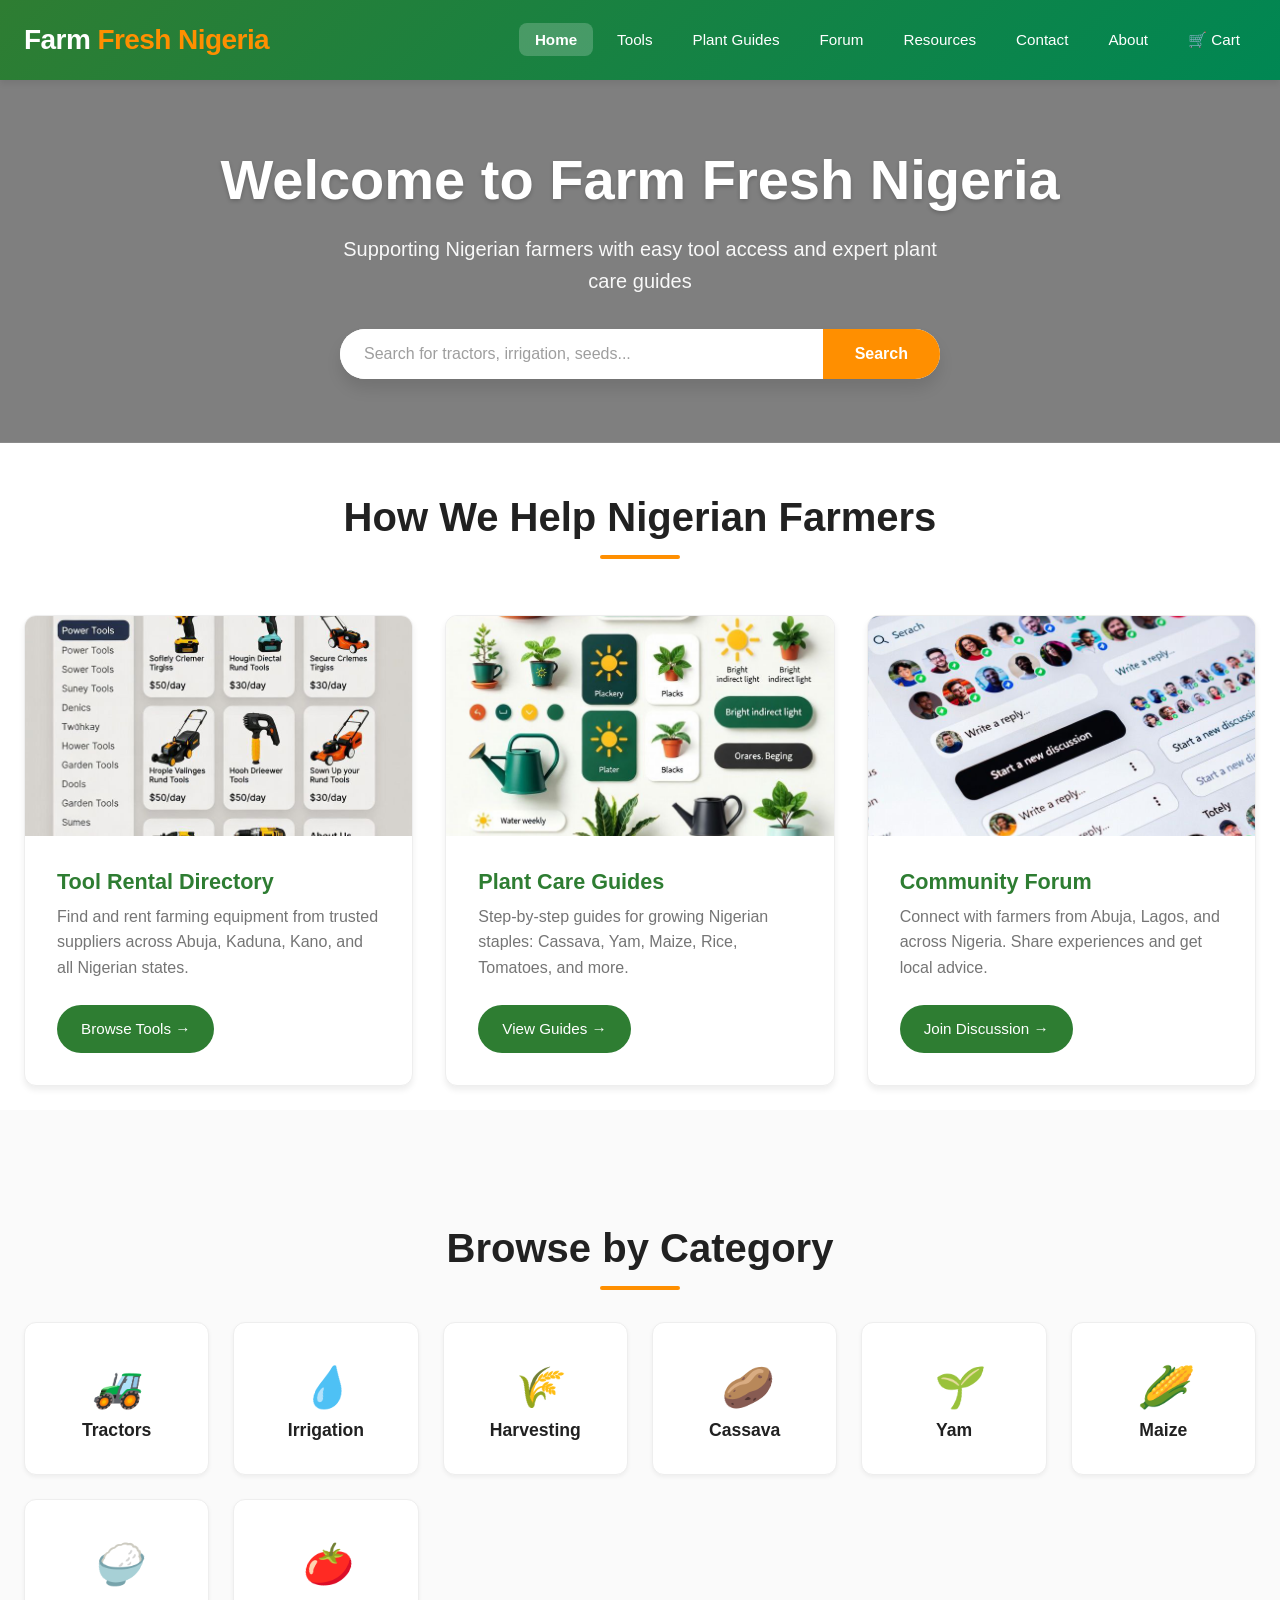
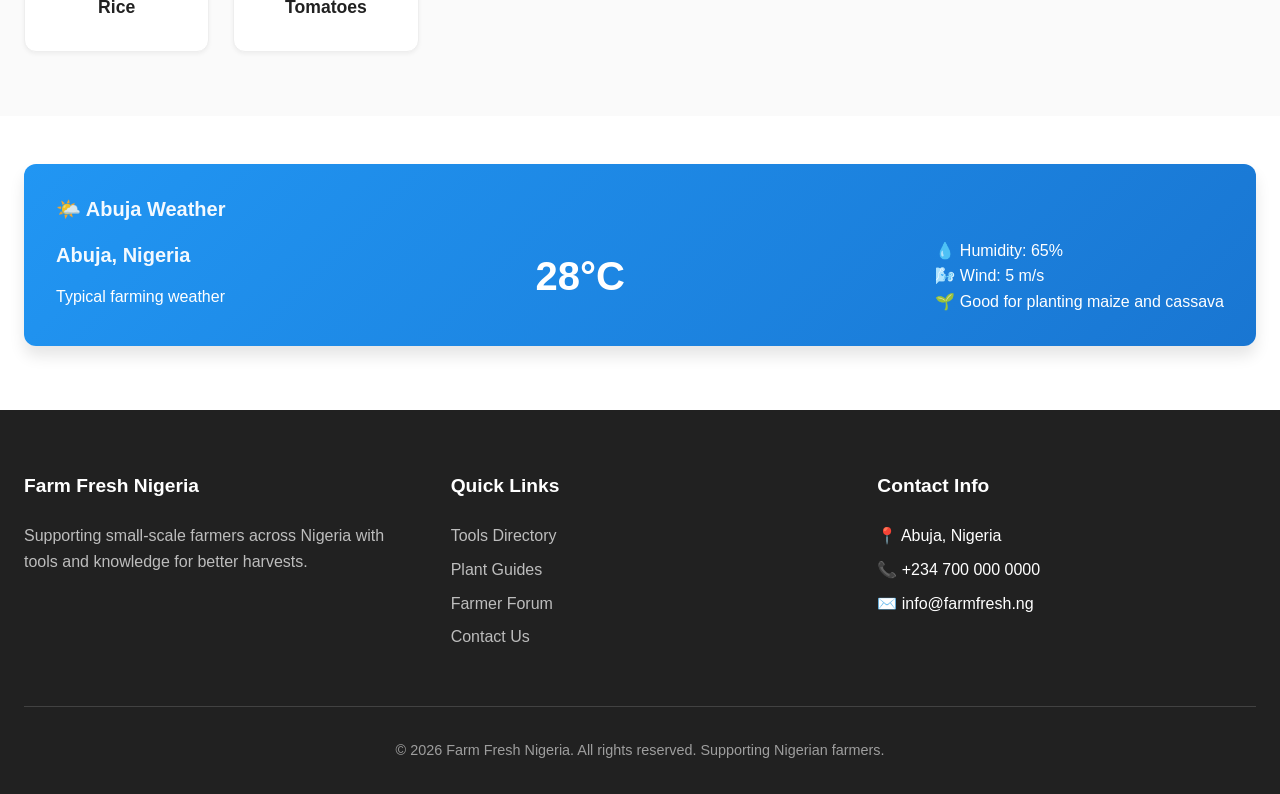
==== index.html @ 48a11d16 "Add full farm fresh project files" ====
<!DOCTYPE html>
<html lang="en">

<head>
    <meta charset="UTF-8">
    <meta name="viewport" content="width=device-width, initial-scale=1.0">
    <meta name="description"
        content="Farm Fresh Nigeria - Your one-stop platform for farming tools and expert plant care guides in Abuja and across Nigeria">
    <meta name="keywords"
        content="farming tools Nigeria, agriculture Abuja, plant care, farmers Nigeria, farm equipment">
    <title>Farm Fresh Nigeria - Home</title>
    <link rel="stylesheet" href="css/styles.css">
</head>

<body>
    <header>
        <div class="container">
            <a href="index.html" class="logo">Farm <span>Fresh Nigeria</span></a>
            <nav aria-label="Main navigation">
                <ul>
                    <li><a href="index.html" class="active" aria-current="page">Home</a></li>
                    <li><a href="tools.html">Tools</a></li>
                    <li><a href="guides.html">Plant Guides</a></li>
                    <li><a href="forum.html">Forum</a></li>
                    <li><a href="resources.html">Resources</a></li>
                    <li><a href="contact.html">Contact</a></li>
                    <li><a href="about.html">About</a></li>
                </ul>
            </nav>
        </div>
    </header>

    <main>
        <section class="hero">
            <div class="container">
                <h1>Welcome to Farm Fresh Nigeria</h1>
                <p>Supporting Nigerian farmers with easy tool access and expert plant care guides</p>
                <div class="search-box">
                    <label for="main-search" class="visually-hidden">Search for tools, seeds, guides</label>
                    <input type="text" id="main-search" placeholder="Search for tractors, irrigation, seeds...">
                    <button id="search-btn" aria-label="Search">Search</button>
                </div>
            </div>
        </section>

        <section class="features">
            <div class="container">
                <h2 class="section-title">How We Help Nigerian Farmers</h2>
                <div class="card-grid">
                    <div class="card">
                        <div class="card-image"
                            style="background-image: url('images/tool-rental.jpg');">
                        </div>
                        <div class="card-content">
                            <h3>Tool Rental Directory</h3>
                            <p>Find and rent farming equipment from trusted suppliers across Abuja, Kaduna, Kano, and
                                all Nigerian states.</p>
                            <a href="tools.html" class="btn">Browse Tools →</a>
                        </div>
                    </div>
                    <div class="card">
                        <div class="card-image"
                            style="background-image: url('images/plant-care.jpg');">
                        </div>
                        <div class="card-content">
                            <h3>Plant Care Guides</h3>
                            <p>Step-by-step guides for growing Nigerian staples: Cassava, Yam, Maize, Rice, Tomatoes,
                                and more.</p>
                            <a href="guides.html" class="btn">View Guides →</a>
                        </div>
                    </div>
                    <div class="card">
                        <div class="card-image"
                            style="background-image: url('images/community.jpg');">
                        </div>
                        <div class="card-content">
                            <h3>Community Forum</h3>
                            <p>Connect with farmers from Abuja, Lagos, and across Nigeria. Share experiences and get
                                local advice.</p>
                            <a href="forum.html" class="btn">Join Discussion →</a>
                        </div>
                    </div>
                </div>
            </div>
        </section>

        <section class="categories">
            <div class="container">
                <h2 class="section-title">Browse by Category</h2>
                <div class="category-grid">
                    <div class="category-item" role="link" tabindex="0"
                        onclick="window.location.href='tools.html?category=tractors'">
                        <i>🚜</i>
                        <h3>Tractors</h3>
                    </div>
                    <div class="category-item" role="link" tabindex="0"
                        onclick="window.location.href='tools.html?category=irrigation'">
                        <i>💧</i>
                        <h3>Irrigation</h3>
                    </div>
                    <div class="category-item" role="link" tabindex="0"
                        onclick="window.location.href='tools.html?category=harvesting'">
                        <i>🌾</i>
                        <h3>Harvesting</h3>
                    </div>
                    <div class="category-item" role="link" tabindex="0"
                        onclick="window.location.href='guides.html?crop=cassava'">
                        <i>🥔</i>
                        <h3>Cassava</h3>
                    </div>
                    <div class="category-item" role="link" tabindex="0"
                        onclick="window.location.href='guides.html?crop=yam'">
                        <i>🌱</i>
                        <h3>Yam</h3>
                    </div>
                    <div class="category-item" role="link" tabindex="0"
                        onclick="window.location.href='guides.html?crop=maize'">
                        <i>🌽</i>
                        <h3>Maize</h3>
                    </div>
                    <div class="category-item" role="link" tabindex="0"
                        onclick="window.location.href='guides.html?crop=rice'">
                        <i>🍚</i>
                        <h3>Rice</h3>
                    </div>
                    <div class="category-item" role="link" tabindex="0"
                        onclick="window.location.href='guides.html?crop=tomatoes'">
                        <i>🍅</i>
                        <h3>Tomatoes</h3>
                    </div>
                </div>
            </div>
        </section>

        <section class="weather-section">
            <div class="container">
                <div class="weather-widget" id="weather-widget">
                    <h3>🌤️ Abuja Weather</h3>
                    <div id="weather-info" aria-live="polite">Loading weather...</div>
                </div>
            </div>
        </section>
    </main>

    <footer>
        <div class="container">
            <div class="footer-content">
                <div class="footer-section">
                    <h4>Farm Fresh Nigeria</h4>
                    <p>Supporting small-scale farmers across Nigeria with tools and knowledge for better harvests.</p>
                </div>
                <div class="footer-section">
                    <h4>Quick Links</h4>
                    <ul>
                        <li><a href="tools.html">Tools Directory</a></li>
                        <li><a href="guides.html">Plant Guides</a></li>
                        <li><a href="forum.html">Farmer Forum</a></li>
                        <li><a href="contact.html">Contact Us</a></li>
                    </ul>
                </div>
                <div class="footer-section">
                    <h4>Contact Info</h4>
                    <ul>
                        <li>📍 Abuja, Nigeria</li>
                        <li>📞 +234 700 000 0000</li>
                        <li>✉️ info@farmfresh.ng</li>
                    </ul>
                </div>
            </div>
            <div class="footer-bottom">
                <p>&copy; 2026 Farm Fresh Nigeria. All rights reserved. Supporting Nigerian farmers.</p>
            </div>
        </div>
    </footer>

    <script src="js/main.js"></script>
</body>

</html>
---- css/styles.css ----
/* ===== RESET & BASE ===== */
* {
  margin: 0;
  padding: 0;
  box-sizing: border-box;
}

:root {
  /* Nigerian-inspired color palette */
  --primary-green: #2E7D32;
  --primary-green-light: #4CAF50;
  --primary-green-dark: #1B5E20;
  --accent-orange: #FF8F00;
  --accent-orange-dark: #F57C00;
  --nigerian-green: #008753;
  --nigerian-white: #FFFFFF;
  --earth-brown: #8B5A2B;

  /* Grayscale */
  --gray-50: #FAFAFA;
  --gray-100: #F5F5F5;
  --gray-200: #EEEEEE;
  --gray-300: #E0E0E0;
  --gray-400: #BDBDBD;
  --gray-500: #9E9E9E;
  --gray-600: #757575;
  --gray-700: #616161;
  --gray-800: #424242;
  --gray-900: #212121;
  --white: #FFFFFF;

  /* Shadows */
  --shadow-sm: 0 2px 4px rgba(0, 0, 0, 0.05);
  --shadow-md: 0 4px 6px rgba(0, 0, 0, 0.07);
  --shadow-lg: 0 10px 15px rgba(0, 0, 0, 0.1);
  --shadow-hover: 0 20px 25px rgba(0, 0, 0, 0.15);

  /* Spacing */
  --space-xs: 0.5rem;
  --space-sm: 1rem;
  --space-md: 1.5rem;
  --space-lg: 2rem;
  --space-xl: 3rem;
  --space-2xl: 4rem;

  /* Border radius */
  --radius-sm: 4px;
  --radius-md: 8px;
  --radius-lg: 12px;
  --radius-full: 9999px;

  /* Transitions */
  --transition-fast: 150ms ease;
  --transition-base: 250ms ease;
  --transition-slow: 350ms ease;
}

body {
  font-family: 'Inter', -apple-system, BlinkMacSystemFont, 'Segoe UI', Roboto, sans-serif;
  line-height: 1.6;
  color: var(--gray-900);
  background-color: var(--white);
  -webkit-font-smoothing: antialiased;
  -moz-osx-font-smoothing: grayscale;
}

.container {
  max-width: 1280px;
  margin: 0 auto;
  padding: 0 var(--space-md);
}

/* ===== TYPOGRAPHY ===== */
h1,
h2,
h3,
h4,
h5,
h6 {
  font-weight: 600;
  line-height: 1.3;
  color: var(--gray-900);
}

h1 {
  font-size: clamp(2rem, 5vw, 3.5rem);
}

h2 {
  font-size: clamp(1.75rem, 4vw, 2.5rem);
}

h3 {
  font-size: clamp(1.25rem, 3vw, 1.5rem);
}

h4 {
  font-size: 1.25rem;
}

/* ===== HEADER & NAVIGATION ===== */
header {
  background: linear-gradient(135deg, var(--primary-green), var(--nigerian-green));
  position: sticky;
  top: 0;
  z-index: 50;
  box-shadow: var(--shadow-md);
}

header .container {
  display: flex;
  justify-content: space-between;
  align-items: center;
  height: 80px;
}

.logo {
  font-size: 1.75rem;
  font-weight: 700;
  text-decoration: none;
  color: var(--white);
  letter-spacing: -0.02em;
}

.logo:hover {
  opacity: 0.9;
}

.logo span {
  color: var(--accent-orange);
}

nav ul {
  display: flex;
  list-style: none;
  gap: var(--space-xs);
}

nav a {
  color: var(--white);
  text-decoration: none;
  font-weight: 500;
  padding: var(--space-xs) var(--space-sm);
  border-radius: var(--radius-md);
  transition: all var(--transition-fast);
  font-size: 0.95rem;
}

nav a:hover {
  background-color: rgba(255, 255, 255, 0.15);
}

nav a.active {
  background-color: rgba(255, 255, 255, 0.2);
  font-weight: 600;
}

/* ===== HERO SECTION ===== */
.hero {
  background: linear-gradient(rgba(0, 0, 0, 0.5), rgba(0, 0, 0, 0.5)), url('https://images.unsplash.com/photo-1523348837708-15d4a09cfac2?w=1200');
  background-size: cover;
  background-position: center;
  color: var(--white);
  text-align: center;
  padding: var(--space-2xl) 0;
}

.hero h1 {
  color: var(--white);
  margin-bottom: var(--space-sm);
  font-weight: 700;
  text-shadow: 0 2px 4px rgba(0, 0, 0, 0.2);
}

.hero p {
  font-size: 1.25rem;
  margin-bottom: var(--space-lg);
  opacity: 0.95;
  max-width: 600px;
  margin-left: auto;
  margin-right: auto;
}

.search-box {
  max-width: 600px;
  margin: 0 auto;
  display: flex;
  background: var(--white);
  border-radius: var(--radius-full);
  overflow: hidden;
  box-shadow: var(--shadow-lg);
}

.search-box input {
  flex: 1;
  padding: 1rem 1.5rem;
  border: none;
  font-size: 1rem;
  outline: none;
}

.search-box input::placeholder {
  color: var(--gray-500);
}

.search-box button {
  padding: 1rem 2rem;
  background: var(--accent-orange);
  color: var(--white);
  border: none;
  cursor: pointer;
  font-size: 1rem;
  font-weight: 600;
  transition: background-color var(--transition-fast);
  white-space: nowrap;
}

.search-box button:hover {
  background-color: var(--accent-orange-dark);
}

/* ===== SECTION TITLES ===== */
.section-title {
  text-align: center;
  color: var(--gray-900);
  margin: var(--space-xl) 0 var(--space-lg);
  position: relative;
  padding-bottom: var(--space-sm);
}

.section-title::after {
  content: '';
  position: absolute;
  bottom: 0;
  left: 50%;
  transform: translateX(-50%);
  width: 80px;
  height: 4px;
  background: var(--accent-orange);
  border-radius: var(--radius-full);
}

/* ===== CARD GRID ===== */
.card-grid {
  display: grid;
  grid-template-columns: repeat(auto-fit, minmax(300px, 1fr));
  gap: var(--space-lg);
  padding: var(--space-md) 0;
}

.card {
  background: var(--white);
  border-radius: var(--radius-lg);
  overflow: hidden;
  box-shadow: var(--shadow-md);
  transition: all var(--transition-base);
  border: 1px solid var(--gray-200);
}

.card:hover {
  transform: translateY(-4px);
  box-shadow: var(--shadow-hover);
  border-color: var(--primary-green-light);
}

.card-image {
  height: 220px;
  background-size: cover;
  background-position: center;
  transition: transform var(--transition-slow);
}

.card:hover .card-image {
  transform: scale(1.05);
}

.card-content {
  padding: var(--space-lg);
}

.card h3 {
  color: var(--primary-green);
  margin-bottom: var(--space-xs);
  font-size: 1.35rem;
}

.card p {
  color: var(--gray-600);
  margin-bottom: var(--space-md);
  line-height: 1.6;
}

/* ===== BUTTONS ===== */
.btn {
  display: inline-flex;
  align-items: center;
  justify-content: center;
  padding: 0.75rem 1.5rem;
  background: var(--primary-green);
  color: var(--white);
  text-decoration: none;
  border-radius: var(--radius-full);
  transition: all var(--transition-fast);
  border: none;
  cursor: pointer;
  font-size: 0.95rem;
  font-weight: 500;
  gap: var(--space-xs);
}

.btn:hover {
  background: var(--primary-green-dark);
  transform: translateY(-2px);
  box-shadow: var(--shadow-md);
}

.btn:active {
  transform: translateY(0);
}

.btn-orange {
  background: var(--accent-orange);
}

.btn-orange:hover {
  background: var(--accent-orange-dark);
}

/* ===== CATEGORIES SECTION ===== */
.categories {
  background: var(--gray-50);
  padding: var(--space-2xl) 0;
}

.category-grid {
  display: grid;
  grid-template-columns: repeat(auto-fit, minmax(160px, 1fr));
  gap: var(--space-md);
  margin-top: var(--space-lg);
}

.category-item {
  text-align: center;
  padding: var(--space-lg);
  background: var(--white);
  border-radius: var(--radius-lg);
  transition: all var(--transition-base);
  cursor: pointer;
  border: 1px solid var(--gray-200);
  box-shadow: var(--shadow-sm);
}

.category-item:hover {
  background: var(--primary-green);
  color: var(--white);
  transform: translateY(-4px);
  box-shadow: var(--shadow-lg);
  border-color: var(--primary-green);
}

.category-item i {
  font-size: 2.5rem;
  margin-bottom: var(--space-sm);
  color: var(--accent-orange);
  transition: color var(--transition-fast);
}

.category-item:hover i {
  color: var(--white);
}

.category-item h3 {
  font-size: 1.1rem;
  margin: 0;
  transition: color var(--transition-fast);
}

.category-item:hover h3 {
  color: var(--white);
}

/* ===== TOOLS PAGE ===== */
.tools-header {
  background: linear-gradient(135deg, var(--primary-green-light), var(--nigerian-green));
  color: var(--white);
  padding: var(--space-2xl) 0;
  text-align: center;
}

.tools-header h1 {
  color: var(--white);
  margin-bottom: var(--space-xs);
}

.filter-section {
  background: var(--white);
  padding: var(--space-lg) 0;
  box-shadow: var(--shadow-sm);
  margin-bottom: var(--space-lg);
  border-bottom: 1px solid var(--gray-200);
}

.filter-form {
  display: flex;
  gap: var(--space-sm);
  flex-wrap: wrap;
  justify-content: center;
}

.filter-form input,
.filter-form select {
  padding: 0.75rem 1rem;
  border: 1px solid var(--gray-300);
  border-radius: var(--radius-md);
  font-size: 0.95rem;
  min-width: 200px;
  background-color: var(--white);
  transition: all var(--transition-fast);
}

.filter-form input:hover,
.filter-form select:hover {
  border-color: var(--gray-400);
}

.filter-form input:focus,
.filter-form select:focus {
  outline: none;
  border-color: var(--primary-green);
  box-shadow: 0 0 0 3px rgba(46, 125, 50, 0.1);
}

.tools-grid {
  display: grid;
  grid-template-columns: repeat(auto-fill, minmax(320px, 1fr));
  gap: var(--space-lg);
  padding: var(--space-lg) 0;
}

.tool-card {
  background: var(--white);
  border-radius: var(--radius-lg);
  overflow: hidden;
  box-shadow: var(--shadow-md);
  transition: all var(--transition-base);
  border: 1px solid var(--gray-200);
}

.tool-card:hover {
  transform: translateY(-4px);
  box-shadow: var(--shadow-hover);
  border-color: var(--primary-green-light);
}

.tool-image {
  height: 220px;
  background-size: cover;
  background-position: center;
  position: relative;
}

.tool-category {
  position: absolute;
  top: var(--space-sm);
  right: var(--space-sm);
  background: var(--accent-orange);
  color: var(--white);
  padding: 0.25rem 0.75rem;
  border-radius: var(--radius-full);
  font-size: 0.8rem;
  font-weight: 600;
  letter-spacing: 0.5px;
}

.tool-details {
  padding: var(--space-lg);
}

.tool-details h3 {
  color: var(--primary-green);
  margin-bottom: var(--space-xs);
  font-size: 1.35rem;
}

.tool-price {
  font-size: 1.75rem;
  color: var(--accent-orange);
  font-weight: 700;
  margin: var(--space-sm) 0;
}

.tool-supplier {
  display: flex;
  align-items: center;
  gap: var(--space-sm);
  color: var(--gray-600);
  margin-bottom: var(--space-md);
  font-size: 0.95rem;
}

.favorite-btn {
  background: none;
  border: 2px solid var(--primary-green-light);
  color: var(--primary-green);
  padding: 0.75rem;
  border-radius: var(--radius-full);
  cursor: pointer;
  transition: all var(--transition-fast);
  width: 100%;
  font-weight: 600;
  font-size: 0.95rem;
}

.favorite-btn:hover,
.favorite-btn.active {
  background: var(--primary-green);
  border-color: var(--primary-green);
  color: var(--white);
}

/* ===== GUIDES PAGE ===== */
.guide-section {
  background: var(--white);
  border-radius: var(--radius-lg);
  margin-bottom: var(--space-lg);
  overflow: hidden;
  box-shadow: var(--shadow-md);
  border: 1px solid var(--gray-200);
}

.guide-header {
  background: var(--primary-green-light);
  color: var(--white);
  padding: var(--space-md) var(--space-lg);
  cursor: pointer;
  display: flex;
  justify-content: space-between;
  align-items: center;
  transition: background-color var(--transition-fast);
}

.guide-header:hover {
  background: var(--primary-green);
}

.guide-header h2 {
  color: var(--white);
  margin: 0;
  font-size: 1.25rem;
  font-weight: 600;
}

.guide-header .arrow {
  font-size: 1.25rem;
  transition: transform var(--transition-base);
}

.guide-header.active .arrow {
  transform: rotate(90deg);
}

.guide-content {
  max-height: 0;
  overflow: hidden;
  transition: max-height var(--transition-slow);
  background: var(--gray-50);
}

.guide-content.show {
  max-height: 2000px;
}

.guide-body {
  padding: var(--space-xl);
}

.guide-step {
  display: flex;
  gap: var(--space-lg);
  margin-bottom: var(--space-lg);
  padding: var(--space-lg);
  background: var(--white);
  border-radius: var(--radius-lg);
  box-shadow: var(--shadow-sm);
  border: 1px solid var(--gray-200);
}

.guide-step:last-child {
  margin-bottom: 0;
}

.step-number {
  width: 48px;
  height: 48px;
  background: var(--accent-orange);
  color: var(--white);
  border-radius: 50%;
  display: flex;
  align-items: center;
  justify-content: center;
  font-weight: 700;
  font-size: 1.25rem;
  flex-shrink: 0;
}

/* ===== FORUM PAGE ===== */
.forum-container {
  display: grid;
  grid-template-columns: 1fr 320px;
  gap: var(--space-lg);
  padding: var(--space-xl) 0;
}

.new-post-form {
  background: var(--white);
  padding: var(--space-xl);
  border-radius: var(--radius-lg);
  margin-bottom: var(--space-lg);
  box-shadow: var(--shadow-md);
  border: 1px solid var(--gray-200);
}

.form-group {
  margin-bottom: var(--space-lg);
}

.form-group label {
  display: block;
  margin-bottom: var(--space-xs);
  font-weight: 600;
  color: var(--gray-700);
  font-size: 0.95rem;
}

.form-group input,
.form-group textarea,
.form-group select {
  width: 100%;
  padding: 0.75rem 1rem;
  border: 1px solid var(--gray-300);
  border-radius: var(--radius-md);
  font-family: inherit;
  font-size: 0.95rem;
  transition: all var(--transition-fast);
}

.form-group input:focus,
.form-group textarea:focus,
.form-group select:focus {
  outline: none;
  border-color: var(--primary-green);
  box-shadow: 0 0 0 3px rgba(46, 125, 50, 0.1);
}

.form-group textarea {
  min-height: 120px;
  resize: vertical;
}

.post-card {
  background: var(--white);
  padding: var(--space-lg);
  border-radius: var(--radius-lg);
  margin-bottom: var(--space-lg);
  box-shadow: var(--shadow-md);
  border: 1px solid var(--gray-200);
}

.post-header {
  display: flex;
  justify-content: space-between;
  align-items: center;
  margin-bottom: var(--space-sm);
  padding-bottom: var(--space-sm);
  border-bottom: 2px solid var(--gray-200);
}

.post-author {
  font-weight: 600;
  color: var(--primary-green);
}

.post-date {
  color: var(--gray-500);
  font-size: 0.9rem;
}

.post-title {
  color: var(--gray-900);
  margin-bottom: var(--space-sm);
  font-size: 1.35rem;
  font-weight: 600;
}

.comment-section {
  margin-top: var(--space-lg);
  padding-top: var(--space-lg);
  border-top: 1px solid var(--gray-200);
}

.comment {
  background: var(--gray-50);
  padding: var(--space-md);
  border-radius: var(--radius-md);
  margin-bottom: var(--space-sm);
  border: 1px solid var(--gray-200);
}

.sidebar-widget {
  background: var(--white);
  padding: var(--space-lg);
  border-radius: var(--radius-lg);
  margin-bottom: var(--space-lg);
  box-shadow: var(--shadow-md);
  border: 1px solid var(--gray-200);
}

.sidebar-widget h3 {
  color: var(--gray-900);
  margin-bottom: var(--space-md);
  padding-bottom: var(--space-sm);
  border-bottom: 2px solid var(--primary-green-light);
  font-size: 1.2rem;
}

/* ===== RESOURCES PAGE ===== */
.resource-category {
  background: var(--white);
  border-radius: var(--radius-lg);
  padding: var(--space-xl);
  margin-bottom: var(--space-xl);
  box-shadow: var(--shadow-md);
  border: 1px solid var(--gray-200);
}

.resource-list {
  list-style: none;
}

.resource-item {
  display: flex;
  align-items: center;
  gap: var(--space-md);
  padding: var(--space-md);
  border-bottom: 1px solid var(--gray-200);
  transition: background-color var(--transition-fast);
}

.resource-item:last-child {
  border-bottom: none;
}

.resource-item:hover {
  background-color: var(--gray-50);
}

.resource-item i {
  color: var(--accent-orange);
  font-size: 1.5rem;
  width: 32px;
  text-align: center;
}

.resource-info {
  flex: 1;
}

.resource-info h4 {
  color: var(--gray-900);
  margin-bottom: 0.25rem;
  font-size: 1.1rem;
}

.resource-info p {
  color: var(--gray-600);
  font-size: 0.9rem;
}

.download-btn {
  padding: 0.5rem 1rem;
  background: var(--primary-green-light);
  color: var(--white);
  text-decoration: none;
  border-radius: var(--radius-full);
  font-size: 0.9rem;
  transition: all var(--transition-fast);
  white-space: nowrap;
}

.download-btn:hover {
  background: var(--primary-green);
  transform: translateY(-2px);
}

/* ===== CONTACT PAGE ===== */
.contact-container {
  display: grid;
  grid-template-columns: 1fr 1fr;
  gap: var(--space-xl);
  padding: var(--space-xl) 0;
}

.contact-info {
  background: linear-gradient(135deg, var(--primary-green-light), var(--nigerian-green));
  color: var(--white);
  padding: var(--space-xl);
  border-radius: var(--radius-lg);
  box-shadow: var(--shadow-lg);
}

.contact-info h3 {
  color: var(--white);
  margin-bottom: var(--space-lg);
  font-size: 1.8rem;
}

.contact-detail {
  display: flex;
  align-items: center;
  gap: var(--space-md);
  margin-bottom: var(--space-lg);
  padding: var(--space-sm);
  border-radius: var(--radius-md);
  background: rgba(255, 255, 255, 0.1);
}

.contact-detail i {
  font-size: 1.5rem;
  color: var(--accent-orange);
  width: 32px;
  text-align: center;
}

.contact-form {
  background: var(--white);
  padding: var(--space-xl);
  border-radius: var(--radius-lg);
  box-shadow: var(--shadow-md);
  border: 1px solid var(--gray-200);
}

.contact-form h3 {
  color: var(--gray-900);
  margin-bottom: var(--space-lg);
  font-size: 1.8rem;
}

/* ===== WEATHER WIDGET ===== */
.weather-widget {
  background: linear-gradient(135deg, #2196F3, #1976D2);
  color: var(--white);
  padding: var(--space-lg);
  border-radius: var(--radius-lg);
  margin: var(--space-xl) 0;
  box-shadow: var(--shadow-lg);
}

.weather-widget h3 {
  color: var(--white);
  margin-bottom: var(--space-sm);
  font-size: 1.25rem;
  opacity: 0.95;
}

.weather-info {
  display: flex;
  align-items: center;
  justify-content: space-between;
  flex-wrap: wrap;
  gap: var(--space-md);
}

.weather-temp {
  font-size: 2.5rem;
  font-weight: 700;
  line-height: 1;
}

/* ===== FOOTER ===== */
footer {
  background: var(--gray-900);
  color: var(--white);
  padding: var(--space-2xl) 0 var(--space-lg);
  margin-top: var(--space-2xl);
}

.footer-content {
  display: grid;
  grid-template-columns: repeat(auto-fit, minmax(250px, 1fr));
  gap: var(--space-xl);
  margin-bottom: var(--space-xl);
}

.footer-section h4 {
  color: var(--white);
  margin-bottom: var(--space-md);
  font-size: 1.2rem;
  font-weight: 600;
}

.footer-section p {
  color: var(--gray-400);
  line-height: 1.6;
}

.footer-section ul {
  list-style: none;
}

.footer-section li {
  margin-bottom: var(--space-xs);
}

.footer-section a {
  color: var(--gray-400);
  text-decoration: none;
  transition: all var(--transition-fast);
  display: inline-block;
}

.footer-section a:hover {
  color: var(--white);
  transform: translateX(4px);
}

.footer-bottom {
  text-align: center;
  padding-top: var(--space-lg);
  border-top: 1px solid var(--gray-800);
  color: var(--gray-500);
  font-size: 0.9rem;
}

/* ===== ANIMATIONS ===== */
@keyframes fadeInUp {
  from {
    opacity: 0;
    transform: translateY(20px);
  }

  to {
    opacity: 1;
    transform: translateY(0);
  }
}

.hero>* {
  animation: fadeInUp 0.6s ease forwards;
}

/* ===== RESPONSIVE DESIGN ===== */
@media (max-width: 1024px) {
  .container {
    max-width: 960px;
  }

  .forum-container {
    grid-template-columns: 1fr;
  }
}

@media (max-width: 768px) {
  :root {
    --space-xl: 2rem;
    --space-2xl: 3rem;
  }

  header .container {
    flex-direction: column;
    height: auto;
    padding: var(--space-sm);
  }

  nav ul {
    flex-wrap: wrap;
    justify-content: center;
    gap: var(--space-xs);
  }

  nav a {
    padding: 0.5rem 0.75rem;
    font-size: 0.9rem;
  }

  .hero {
    padding: var(--space-xl) 0;
  }

  .hero h1 {
    font-size: 2rem;
  }

  .hero p {
    font-size: 1rem;
  }

  .search-box {
    flex-direction: column;
    border-radius: var(--radius-lg);
  }

  .search-box input,
  .search-box button {
    width: 100%;
    border-radius: 0;
  }

  .search-box button {
    padding: 1rem;
  }

  .section-title {
    font-size: 2rem;
  }

  .contact-container {
    grid-template-columns: 1fr;
  }

  .guide-step {
    flex-direction: column;
  }
}

@media (max-width: 480px) {
  .container {
    padding: 0 var(--space-sm);
  }

  .category-grid {
    grid-template-columns: repeat(2, 1fr);
  }
}

/* ===== UTILITY CLASSES ===== */
.text-center {
  text-align: center;
}

.mt-4 {
  margin-top: var(--space-lg);
}

.mb-4 {
  margin-bottom: var(--space-lg);
}

.hidden {
  display: none;
}

.visually-hidden {
  position: absolute;
  width: 1px;
  height: 1px;
  padding: 0;
  margin: -1px;
  overflow: hidden;
}

/* ===== ACCESSIBILITY ===== */
:focus-visible {
  outline: 3px solid var(--accent-orange);
  outline-offset: 2px;
}
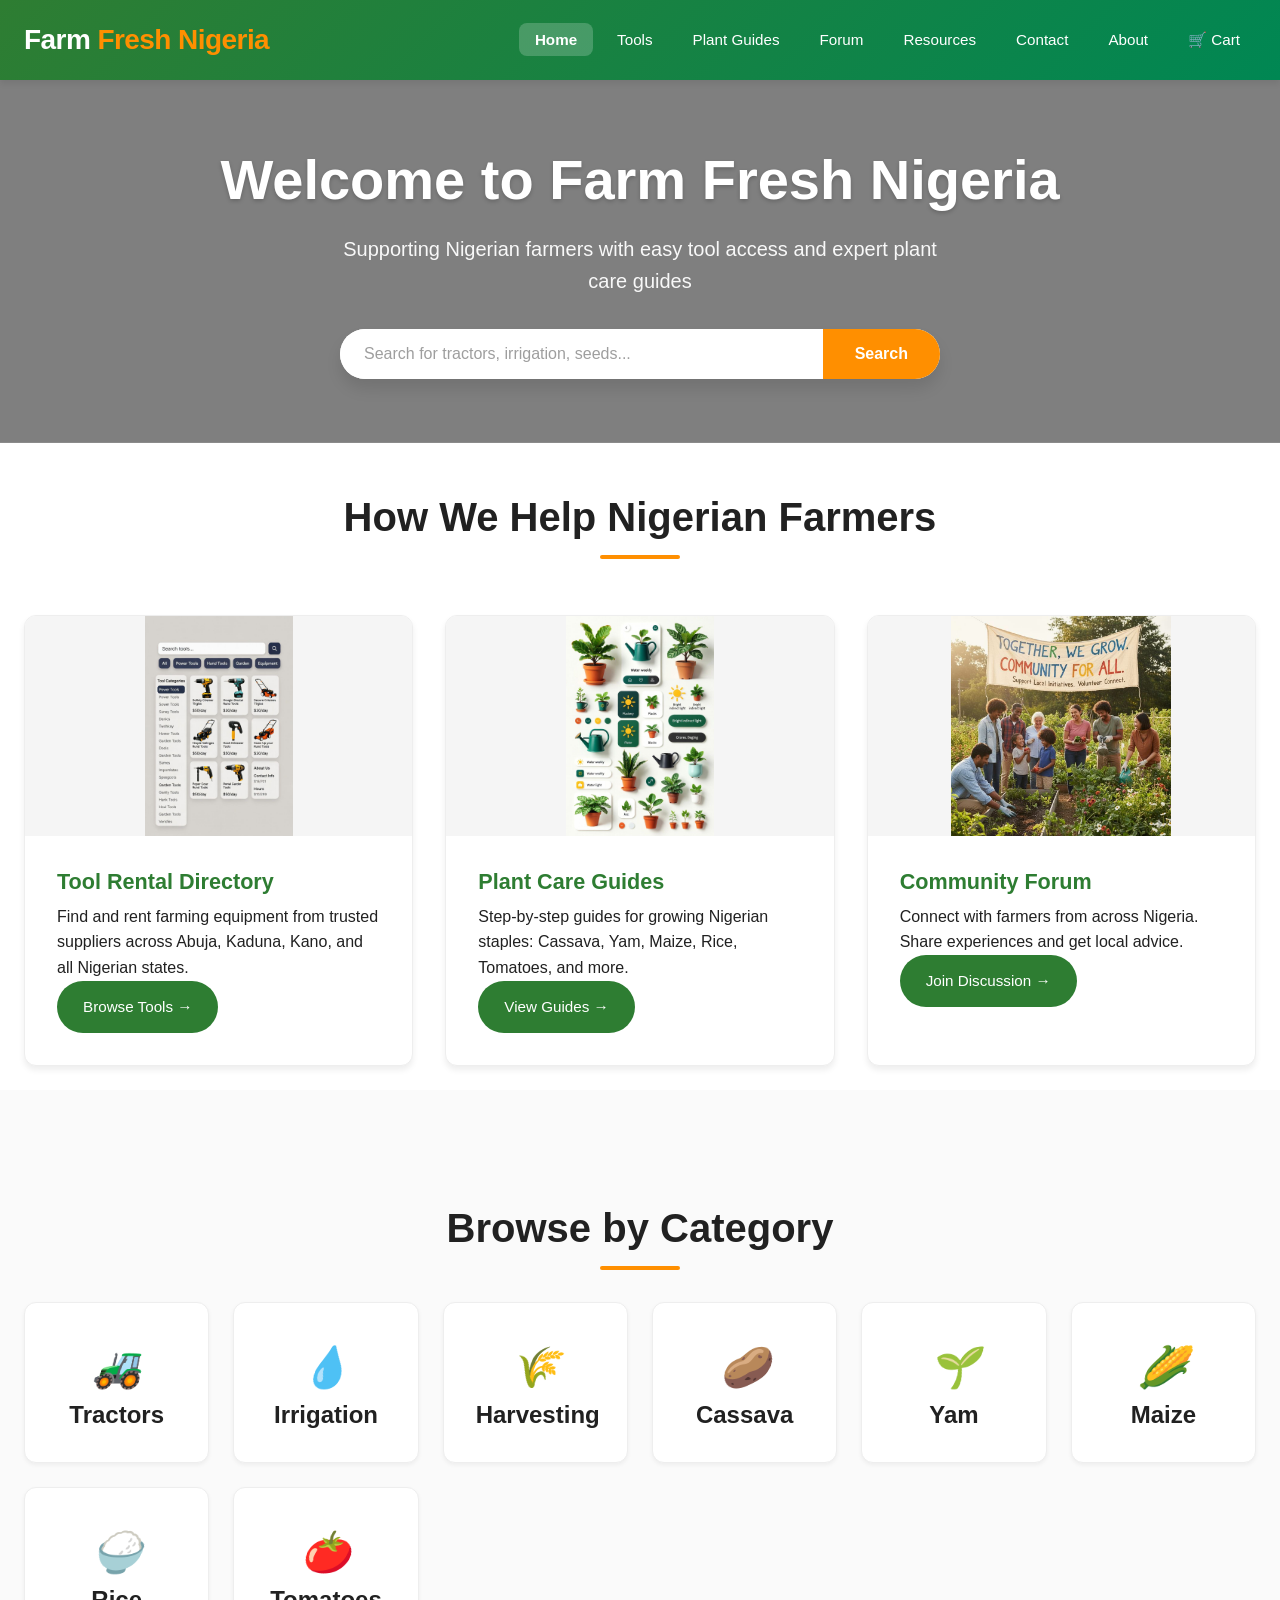
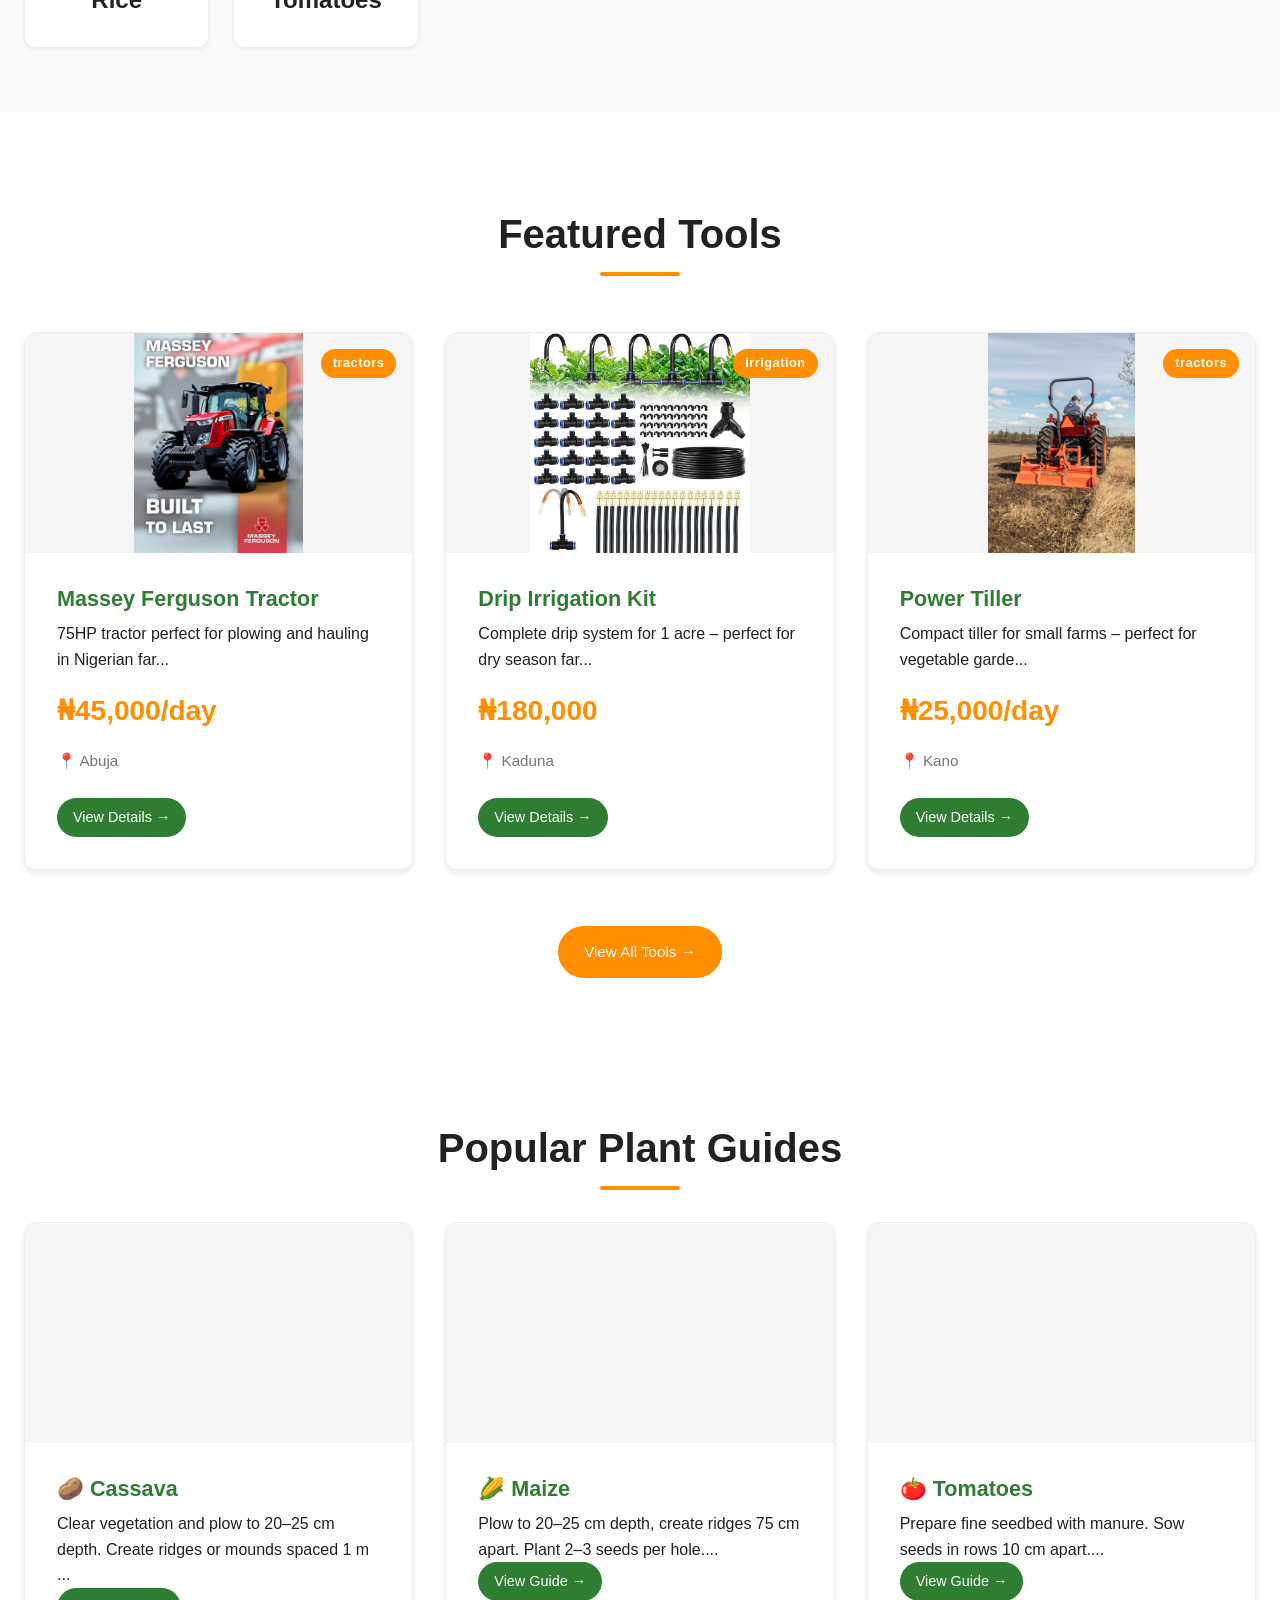
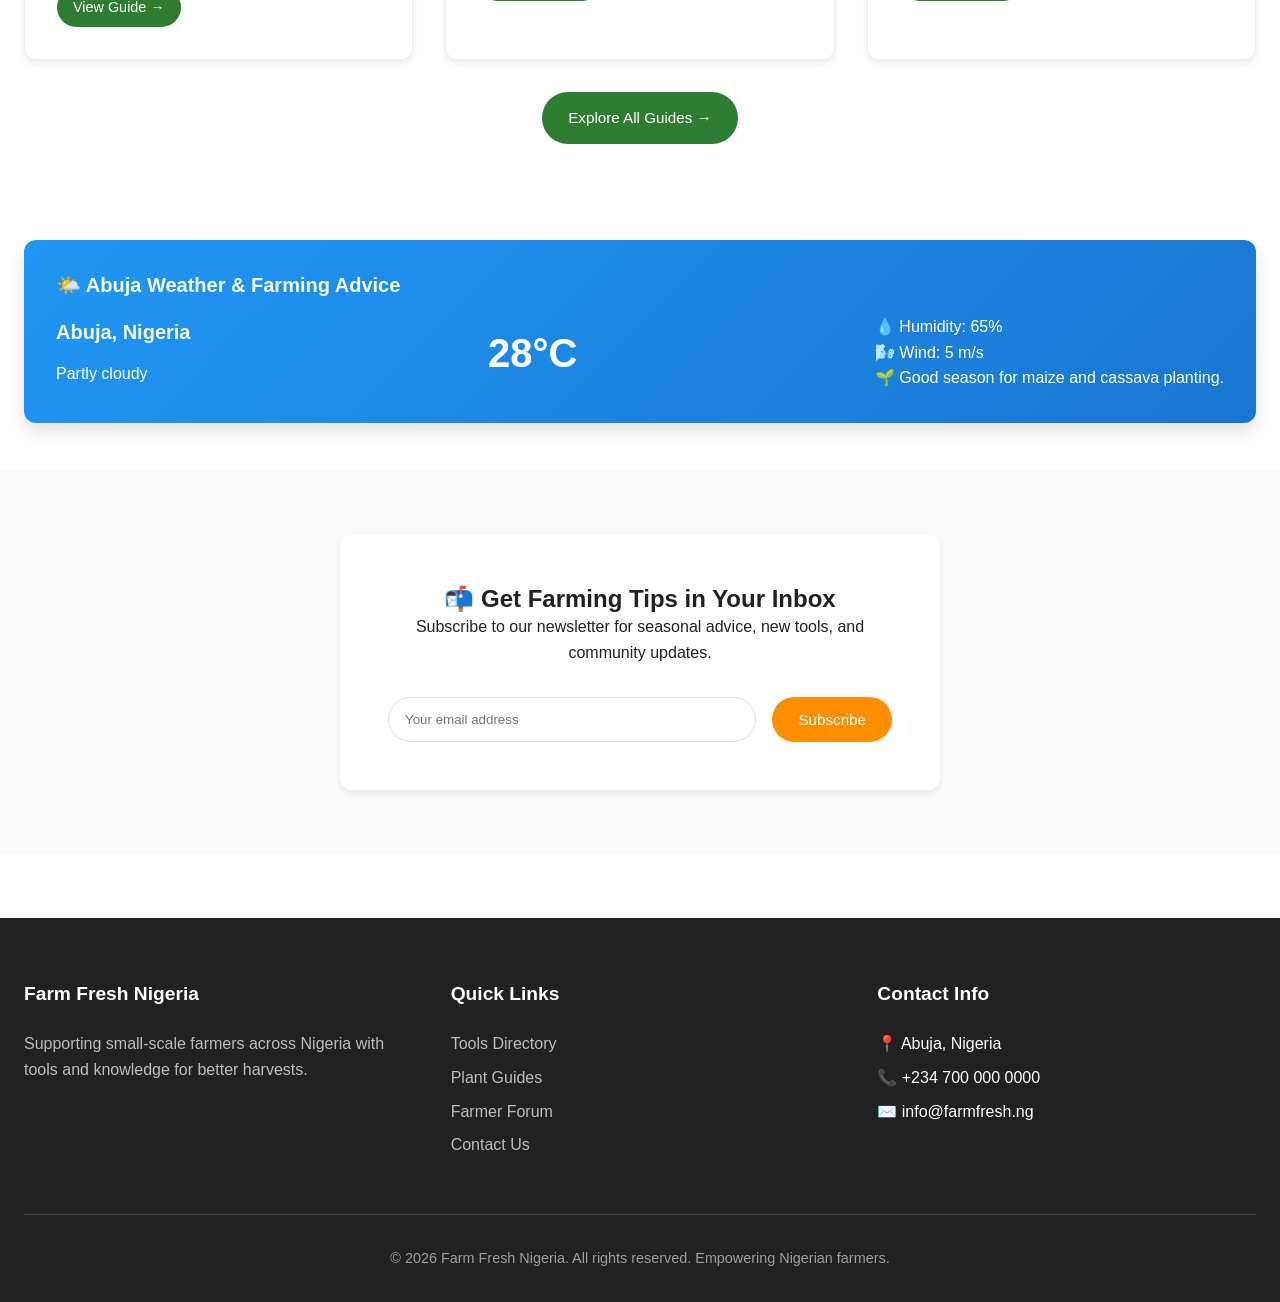
==== commit 3fb9821b: "feat: add background images to all page heroes and improve UI framing" ====
--- a/index.html
+++ b/index.html
@@ -5,11 +5,76 @@
     <meta charset="UTF-8">
     <meta name="viewport" content="width=device-width, initial-scale=1.0">
     <meta name="description"
-        content="Farm Fresh Nigeria - Your one-stop platform for farming tools and expert plant care guides in Abuja and across Nigeria">
+        content="Farm Fresh Nigeria – Your one‑stop platform for farming tools and expert plant care guides in Abuja and across Nigeria.">
     <meta name="keywords"
-        content="farming tools Nigeria, agriculture Abuja, plant care, farmers Nigeria, farm equipment">
-    <title>Farm Fresh Nigeria - Home</title>
-    <link rel="stylesheet" href="css/styles.css">
+        content="farming tools Nigeria, agriculture Abuja, plant care, farmers Nigeria, farm equipment rental">
+    <title>Farm Fresh Nigeria | Home</title>
+    <link rel="stylesheet" href="css/style.css">
+    <link rel="preconnect" href="https://fonts.googleapis.com">
+    <link rel="preconnect" href="https://fonts.gstatic.com" crossorigin>
+    <style>
+        /* Homepage-specific additional styles (keep in sync with main.css) */
+        .featured-tools,
+        .featured-guides {
+            padding: var(--space-xl) 0;
+        }
+
+        .guides-grid {
+            display: grid;
+            grid-template-columns: repeat(auto-fit, minmax(280px, 1fr));
+            gap: var(--space-lg);
+        }
+
+        .newsletter-section {
+            background: var(--gray-50);
+            padding: var(--space-2xl) 0;
+            margin-top: var(--space-xl);
+        }
+
+        .newsletter-box {
+            max-width: 600px;
+            margin: 0 auto;
+            text-align: center;
+            background: var(--white);
+            padding: var(--space-xl);
+            border-radius: var(--radius-lg);
+            box-shadow: var(--shadow-md);
+        }
+
+        .newsletter-form {
+            display: flex;
+            gap: var(--space-sm);
+            margin-top: var(--space-lg);
+        }
+
+        .newsletter-form input {
+            flex: 1;
+            padding: 0.75rem 1rem;
+            border: 1px solid var(--gray-300);
+            border-radius: var(--radius-full);
+        }
+
+        .btn-small {
+            display: inline-block;
+            padding: 0.5rem 1rem;
+            font-size: 0.9rem;
+            background: var(--primary-green);
+            color: white;
+            text-decoration: none;
+            border-radius: var(--radius-full);
+            transition: var(--transition-fast);
+        }
+
+        .btn-small:hover {
+            background: var(--primary-green-dark);
+        }
+
+        @media (max-width: 768px) {
+            .newsletter-form {
+                flex-direction: column;
+            }
+        }
+    </style>
 </head>
 
 <body>
@@ -31,26 +96,26 @@
     </header>
 
     <main>
+        <!-- Hero -->
         <section class="hero">
             <div class="container">
                 <h1>Welcome to Farm Fresh Nigeria</h1>
                 <p>Supporting Nigerian farmers with easy tool access and expert plant care guides</p>
                 <div class="search-box">
-                    <label for="main-search" class="visually-hidden">Search for tools, seeds, guides</label>
+                    <label for="main-search" class="visually-hidden">Search for tools, seeds, or guides</label>
                     <input type="text" id="main-search" placeholder="Search for tractors, irrigation, seeds...">
                     <button id="search-btn" aria-label="Search">Search</button>
                 </div>
             </div>
         </section>
 
+        <!-- Features -->
         <section class="features">
             <div class="container">
                 <h2 class="section-title">How We Help Nigerian Farmers</h2>
                 <div class="card-grid">
                     <div class="card">
-                        <div class="card-image"
-                            style="background-image: url('images/tool-rental.jpg');">
-                        </div>
+                        <div class="card-image" style="background-image: url('images/tool-rental.jpg');"></div>
                         <div class="card-content">
                             <h3>Tool Rental Directory</h3>
                             <p>Find and rent farming equipment from trusted suppliers across Abuja, Kaduna, Kano, and
@@ -59,9 +124,7 @@
                         </div>
                     </div>
                     <div class="card">
-                        <div class="card-image"
-                            style="background-image: url('images/plant-care.jpg');">
-                        </div>
+                        <div class="card-image" style="background-image: url('images/plant-care.jpg');"></div>
                         <div class="card-content">
                             <h3>Plant Care Guides</h3>
                             <p>Step-by-step guides for growing Nigerian staples: Cassava, Yam, Maize, Rice, Tomatoes,
@@ -70,13 +133,10 @@
                         </div>
                     </div>
                     <div class="card">
-                        <div class="card-image"
-                            style="background-image: url('images/community.jpg');">
-                        </div>
+                        <div class="card-image" style="background-image: url('images/community.jpg');"></div>
                         <div class="card-content">
                             <h3>Community Forum</h3>
-                            <p>Connect with farmers from Abuja, Lagos, and across Nigeria. Share experiences and get
-                                local advice.</p>
+                            <p>Connect with farmers from across Nigeria. Share experiences and get local advice.</p>
                             <a href="forum.html" class="btn">Join Discussion →</a>
                         </div>
                     </div>
@@ -84,59 +144,56 @@
             </div>
         </section>
 
+        <!-- Category Quick Links -->
         <section class="categories">
             <div class="container">
                 <h2 class="section-title">Browse by Category</h2>
-                <div class="category-grid">
-                    <div class="category-item" role="link" tabindex="0"
-                        onclick="window.location.href='tools.html?category=tractors'">
-                        <i>🚜</i>
-                        <h3>Tractors</h3>
-                    </div>
-                    <div class="category-item" role="link" tabindex="0"
-                        onclick="window.location.href='tools.html?category=irrigation'">
-                        <i>💧</i>
-                        <h3>Irrigation</h3>
-                    </div>
-                    <div class="category-item" role="link" tabindex="0"
-                        onclick="window.location.href='tools.html?category=harvesting'">
-                        <i>🌾</i>
-                        <h3>Harvesting</h3>
-                    </div>
-                    <div class="category-item" role="link" tabindex="0"
-                        onclick="window.location.href='guides.html?crop=cassava'">
-                        <i>🥔</i>
-                        <h3>Cassava</h3>
-                    </div>
-                    <div class="category-item" role="link" tabindex="0"
-                        onclick="window.location.href='guides.html?crop=yam'">
-                        <i>🌱</i>
-                        <h3>Yam</h3>
-                    </div>
-                    <div class="category-item" role="link" tabindex="0"
-                        onclick="window.location.href='guides.html?crop=maize'">
-                        <i>🌽</i>
-                        <h3>Maize</h3>
-                    </div>
-                    <div class="category-item" role="link" tabindex="0"
-                        onclick="window.location.href='guides.html?crop=rice'">
-                        <i>🍚</i>
-                        <h3>Rice</h3>
-                    </div>
-                    <div class="category-item" role="link" tabindex="0"
-                        onclick="window.location.href='guides.html?crop=tomatoes'">
-                        <i>🍅</i>
-                        <h3>Tomatoes</h3>
-                    </div>
-                </div>
-            </div>
-        </section>
-
+                <div class="category-grid" id="category-grid"></div>
+            </div>
+        </section>
+
+        <!-- Featured Tools -->
+        <section class="featured-tools">
+            <div class="container">
+                <h2 class="section-title">Featured Tools</h2>
+                <div class="tools-grid" id="featured-tools-container">Loading featured tools...</div>
+                <div class="text-center mt-4">
+                    <a href="tools.html" class="btn btn-orange">View All Tools →</a>
+                </div>
+            </div>
+        </section>
+
+        <!-- Featured Guides -->
+        <section class="featured-guides">
+            <div class="container">
+                <h2 class="section-title">Popular Plant Guides</h2>
+                <div class="guides-grid" id="featured-guides-container">Loading popular guides...</div>
+                <div class="text-center mt-4">
+                    <a href="guides.html" class="btn">Explore All Guides →</a>
+                </div>
+            </div>
+        </section>
+
+        <!-- Weather Widget -->
         <section class="weather-section">
             <div class="container">
                 <div class="weather-widget" id="weather-widget">
-                    <h3>🌤️ Abuja Weather</h3>
-                    <div id="weather-info" aria-live="polite">Loading weather...</div>
+                    <h3>🌤️ Abuja Weather & Farming Advice</h3>
+                    <div id="weather-info" aria-live="polite">Loading weather data...</div>
+                </div>
+            </div>
+        </section>
+
+        <!-- Newsletter -->
+        <section class="newsletter-section">
+            <div class="container">
+                <div class="newsletter-box">
+                    <h3>📬 Get Farming Tips in Your Inbox</h3>
+                    <p>Subscribe to our newsletter for seasonal advice, new tools, and community updates.</p>
+                    <form id="newsletter-form" class="newsletter-form">
+                        <input type="email" placeholder="Your email address" required aria-label="Email address">
+                        <button type="submit" class="btn btn-orange">Subscribe</button>
+                    </form>
                 </div>
             </div>
         </section>
@@ -168,12 +225,181 @@
                 </div>
             </div>
             <div class="footer-bottom">
-                <p>&copy; 2026 Farm Fresh Nigeria. All rights reserved. Supporting Nigerian farmers.</p>
+                <p>&copy; 2026 Farm Fresh Nigeria. All rights reserved. Empowering Nigerian farmers.</p>
             </div>
         </div>
     </footer>
 
     <script src="js/main.js"></script>
+    <script>
+        (function () {
+            'use strict';
+
+            // ---------- STATIC FALLBACK DATA (Nigerian context) ----------
+            const STATIC_TOOLS = [
+                {
+                    id: 1,
+                    name: "Massey Ferguson Tractor",
+                    category: "tractors",
+                    price: 45000,
+                    priceUnit: "/day",
+                    location: "Abuja",
+                    image: "images/tractor.jpg",
+                    description: "75HP tractor perfect for plowing and hauling in Nigerian farms."
+                },
+                {
+                    id: 2,
+                    name: "Drip Irrigation Kit",
+                    category: "irrigation",
+                    price: 180000,
+                    priceUnit: "",
+                    location: "Kaduna",
+                    image: "images/irrigation.jpg",
+                    description: "Complete drip system for 1 acre – perfect for dry season farming."
+                },
+                {
+                    id: 3,
+                    name: "Power Tiller",
+                    category: "tractors",
+                    price: 25000,
+                    priceUnit: "/day",
+                    location: "Kano",
+                    image: "images/tiller.jpg",
+                    description: "Compact tiller for small farms – perfect for vegetable gardens."
+                }
+            ];
+
+            const STATIC_GUIDES = [
+                {
+                    crop: "Cassava",
+                    icon: "🥔",
+                    image: "https://images.unsplash.com/photo-1589926288299-4c2e6fd2cfb6?w=400",
+                    steps: [{ description: "Clear vegetation and plow to 20–25 cm depth. Create ridges or mounds spaced 1 m apart." }]
+                },
+                {
+                    crop: "Maize",
+                    icon: "🌽",
+                    image: "https://images.unsplash.com/photo-1563513492-16f4d80c3c1c?w=400",
+                    steps: [{ description: "Plow to 20–25 cm depth, create ridges 75 cm apart. Plant 2–3 seeds per hole." }]
+                },
+                {
+                    crop: "Tomatoes",
+                    icon: "🍅",
+                    image: "https://images.unsplash.com/photo-1593113598335-9b5c2c6b8b6b?w=400",
+                    steps: [{ description: "Prepare fine seedbed with manure. Sow seeds in rows 10 cm apart." }]
+                }
+            ];
+
+            // ---------- CATEGORY GRID (no inline onclick) ----------
+            function initCategoryGrid() {
+                const grid = document.getElementById('category-grid');
+                if (!grid) return;
+
+                const categories = [
+                    { icon: '🚜', name: 'Tractors', url: 'tools.html?category=tractors' },
+                    { icon: '💧', name: 'Irrigation', url: 'tools.html?category=irrigation' },
+                    { icon: '🌾', name: 'Harvesting', url: 'tools.html?category=harvesting' },
+                    { icon: '🥔', name: 'Cassava', url: 'guides.html?crop=cassava' },
+                    { icon: '🌱', name: 'Yam', url: 'guides.html?crop=yam' },
+                    { icon: '🌽', name: 'Maize', url: 'guides.html?crop=maize' },
+                    { icon: '🍚', name: 'Rice', url: 'guides.html?crop=rice' },
+                    { icon: '🍅', name: 'Tomatoes', url: 'guides.html?crop=tomatoes' }
+                ];
+
+                grid.innerHTML = categories.map(cat => `
+          <div class="category-item" data-url="${cat.url}" role="link" tabindex="0" aria-label="Browse ${cat.name}">
+            <i>${cat.icon}</i>
+            <h3>${cat.name}</h3>
+          </div>
+        `).join('');
+
+                grid.querySelectorAll('.category-item').forEach(item => {
+                    const url = item.dataset.url;
+                    const handler = () => { window.location.href = url; };
+                    item.addEventListener('click', handler);
+                    item.addEventListener('keypress', (e) => {
+                        if (e.key === 'Enter' || e.key === ' ') {
+                            e.preventDefault();
+                            handler();
+                        }
+                    });
+                });
+            }
+
+            // ---------- FEATURED TOOLS (fallback to static) ----------
+            function renderFeaturedTools(toolsArray) {
+                const container = document.getElementById('featured-tools-container');
+                if (!container) return;
+                const featured = toolsArray.slice(0, 3);
+                container.innerHTML = featured.map(tool => `
+          <div class="tool-card">
+            <div class="tool-image" style="background-image: url('${tool.image}')">
+              <span class="tool-category">${tool.category}</span>
+            </div>
+            <div class="tool-details">
+              <h3>${tool.name}</h3>
+              <p>${tool.description.substring(0, 60)}...</p>
+              <div class="tool-price">₦${tool.price.toLocaleString()}${tool.priceUnit || ''}</div>
+              <div class="tool-supplier"><span>📍 ${tool.location}</span></div>
+              <a href="tools.html?id=${tool.id}" class="btn-small">View Details →</a>
+            </div>
+          </div>
+        `).join('');
+            }
+
+            function loadFeaturedTools() {
+                const container = document.getElementById('featured-tools-container');
+                if (!container) return;
+                // Try to use globally exposed toolsData, otherwise static fallback
+                if (window.toolsData && Array.isArray(window.toolsData) && window.toolsData.length) {
+                    renderFeaturedTools(window.toolsData);
+                } else {
+                    renderFeaturedTools(STATIC_TOOLS);
+                }
+            }
+
+            // ---------- FEATURED GUIDES (fallback to static) ----------
+            function renderFeaturedGuides(guidesArray) {
+                const container = document.getElementById('featured-guides-container');
+                if (!container) return;
+                const featured = guidesArray.slice(0, 3);
+                container.innerHTML = featured.map(guide => `
+          <div class="card">
+            <div class="card-image" style="background-image: url('${guide.image}')"></div>
+            <div class="card-content">
+              <h3>${guide.icon || ''} ${guide.crop}</h3>
+              <p>${guide.steps[0].description.substring(0, 80)}...</p>
+              <a href="guides.html?crop=${guide.crop.toLowerCase()}" class="btn-small">View Guide →</a>
+            </div>
+          </div>
+        `).join('');
+            }
+
+            function loadFeaturedGuides() {
+                const container = document.getElementById('featured-guides-container');
+                if (!container) return;
+                if (window.guidesData && Array.isArray(window.guidesData) && window.guidesData.length) {
+                    renderFeaturedGuides(window.guidesData);
+                } else {
+                    renderFeaturedGuides(STATIC_GUIDES);
+                }
+            }
+
+            // ---------- INITIALIZATION ----------
+            document.addEventListener('DOMContentLoaded', function () {
+                initCategoryGrid();
+                loadFeaturedTools();
+                loadFeaturedGuides();
+                // Newsletter handled by main.js (initNewsletter)
+            });
+
+            // Optional: expose refresh function
+            window.refreshHomepage = function () {
+                loadFeaturedTools();
+                loadFeaturedGuides();
+            };
+        })();
+    </script>
 </body>
 
 </html>
--- a/css/style.css
+++ b/css/style.css
@@ -0,0 +1,2087 @@
+/* ============================================
+   FARM FRESH NIGERIA - MAIN STYLESHEET
+   Nigerian Agricultural E-Commerce Platform
+   ============================================ */
+
+/* ----- RESET & BASE ----- */
+*,
+*::before,
+*::after {
+  margin: 0;
+  padding: 0;
+  box-sizing: border-box;
+}
+
+:root {
+  /* Nigerian-inspired color palette */
+  --primary-green: #2E7D32;
+  --primary-green-light: #4CAF50;
+  --primary-green-dark: #1B5E20;
+  --accent-orange: #FF8F00;
+  --accent-orange-dark: #F57C00;
+  --nigerian-green: #008753;
+  --nigerian-white: #FFFFFF;
+  --earth-brown: #8B5A2B;
+
+  /* Grayscale */
+  --gray-50: #FAFAFA;
+  --gray-100: #F5F5F5;
+  --gray-200: #EEEEEE;
+  --gray-300: #E0E0E0;
+  --gray-400: #BDBDBD;
+  --gray-500: #9E9E9E;
+  --gray-600: #757575;
+  --gray-700: #616161;
+  --gray-800: #424242;
+  --gray-900: #212121;
+  --white: #FFFFFF;
+
+  /* Shadows */
+  --shadow-sm: 0 2px 4px rgba(0, 0, 0, 0.05);
+  --shadow-md: 0 4px 6px rgba(0, 0, 0, 0.07);
+  --shadow-lg: 0 10px 15px rgba(0, 0, 0, 0.1);
+  --shadow-hover: 0 20px 25px rgba(0, 0, 0, 0.15);
+  --shadow-focus: 0 0 0 3px rgba(46, 125, 50, 0.25);
+
+  /* Spacing */
+  --space-xs: 0.5rem;
+  --space-sm: 1rem;
+  --space-md: 1.5rem;
+  --space-lg: 2rem;
+  --space-xl: 3rem;
+  --space-2xl: 4rem;
+
+  /* Border radius */
+  --radius-sm: 4px;
+  --radius-md: 8px;
+  --radius-lg: 12px;
+  --radius-full: 9999px;
+
+  /* Transitions */
+  --transition-fast: 150ms ease;
+  --transition-base: 250ms ease;
+  --transition-slow: 350ms ease;
+
+  /* Typography */
+  --font-family: 'Inter', -apple-system, BlinkMacSystemFont, 'Segoe UI', Roboto, sans-serif;
+}
+
+body {
+  font-family: var(--font-family);
+  line-height: 1.6;
+  color: var(--gray-900);
+  background-color: var(--white);
+  -webkit-font-smoothing: antialiased;
+  -moz-osx-font-smoothing: grayscale;
+}
+
+body.menu-open {
+  overflow: hidden;
+}
+
+.container {
+  max-width: 1280px;
+  margin: 0 auto;
+  padding: 0 var(--space-md);
+}
+
+/* ----- TYPOGRAPHY ----- */
+h1,
+h2,
+h3,
+h4,
+h5,
+h6 {
+  font-weight: 600;
+  line-height: 1.3;
+  color: var(--gray-900);
+}
+
+h1 {
+  font-size: clamp(2rem, 5vw, 3.5rem);
+}
+
+h2 {
+  font-size: clamp(1.75rem, 4vw, 2.5rem);
+}
+
+h3 {
+  font-size: clamp(1.25rem, 3vw, 1.5rem);
+}
+
+h4 {
+  font-size: 1.25rem;
+}
+
+/* ----- HEADER & NAVIGATION ----- */
+header {
+  background: linear-gradient(135deg, var(--primary-green), var(--nigerian-green));
+  position: sticky;
+  top: 0;
+  z-index: 100;
+  box-shadow: var(--shadow-md);
+}
+
+header .container {
+  display: flex;
+  justify-content: space-between;
+  align-items: center;
+  height: 80px;
+}
+
+.logo {
+  font-size: 1.75rem;
+  font-weight: 700;
+  text-decoration: none;
+  color: var(--white);
+  letter-spacing: -0.02em;
+  z-index: 200;
+}
+
+.logo:hover {
+  opacity: 0.9;
+}
+
+.logo span {
+  color: var(--accent-orange);
+}
+
+/* Desktop Navigation */
+nav ul {
+  display: flex;
+  list-style: none;
+  gap: var(--space-xs);
+}
+
+nav a {
+  color: var(--white);
+  text-decoration: none;
+  font-weight: 500;
+  padding: var(--space-xs) var(--space-sm);
+  border-radius: var(--radius-md);
+  transition: background-color var(--transition-fast);
+  font-size: 0.95rem;
+}
+
+nav a:hover {
+  background-color: rgba(255, 255, 255, 0.15);
+}
+
+nav a.active {
+  background-color: rgba(255, 255, 255, 0.2);
+  font-weight: 600;
+}
+
+/* Mobile Menu Button */
+.mobile-menu-btn {
+  display: none;
+  background: none;
+  border: none;
+  cursor: pointer;
+  padding: 0.5rem;
+  width: 44px;
+  height: 44px;
+  position: relative;
+  z-index: 200;
+}
+
+.hamburger-icon,
+.hamburger-icon::before,
+.hamburger-icon::after {
+  content: '';
+  display: block;
+  width: 24px;
+  height: 2px;
+  background: var(--white);
+  border-radius: 2px;
+  transition: all 0.3s ease;
+  position: absolute;
+  left: 10px;
+}
+
+.hamburger-icon {
+  top: 21px;
+}
+
+.hamburger-icon::before {
+  top: -8px;
+}
+
+.hamburger-icon::after {
+  top: 8px;
+}
+
+.mobile-menu-btn.active .hamburger-icon {
+  background: transparent;
+}
+
+.mobile-menu-btn.active .hamburger-icon::before {
+  transform: rotate(45deg);
+  top: 0;
+}
+
+.mobile-menu-btn.active .hamburger-icon::after {
+  transform: rotate(-45deg);
+  top: 0;
+}
+
+/* Cart badge */
+#cart-count {
+  background: var(--accent-orange);
+  border-radius: 50%;
+  padding: 2px 6px;
+  font-size: 0.75rem;
+  margin-left: 5px;
+  font-weight: bold;
+  display: inline-block;
+}
+
+/* ----- HERO SECTION (keep cover for dramatic effect) ----- */
+.hero {
+  background: linear-gradient(rgba(0, 0, 0, 0.5), rgba(0, 0, 0, 0.5)), url('https://images.unsplash.com/photo-1523348837708-15d4a09cfac2?w=1200');
+  background-size: cover;
+  background-position: center;
+  color: var(--white);
+  text-align: center;
+  padding: var(--space-2xl) 0;
+}
+
+.hero h1 {
+  color: var(--white);
+  margin-bottom: var(--space-sm);
+  text-shadow: 0 2px 4px rgba(0, 0, 0, 0.2);
+}
+
+.hero p {
+  font-size: 1.25rem;
+  margin-bottom: var(--space-lg);
+  opacity: 0.95;
+  max-width: 600px;
+  margin-left: auto;
+  margin-right: auto;
+}
+
+.search-box {
+  max-width: 600px;
+  margin: 0 auto;
+  display: flex;
+  background: var(--white);
+  border-radius: var(--radius-full);
+  overflow: hidden;
+  box-shadow: var(--shadow-lg);
+}
+
+.search-box input {
+  flex: 1;
+  padding: 1rem 1.5rem;
+  border: none;
+  font-size: 1rem;
+  outline: none;
+}
+
+.search-box input::placeholder {
+  color: var(--gray-500);
+}
+
+.search-box button {
+  padding: 1rem 2rem;
+  background: var(--accent-orange);
+  color: var(--white);
+  border: none;
+  cursor: pointer;
+  font-size: 1rem;
+  font-weight: 600;
+  transition: background-color var(--transition-fast);
+  white-space: nowrap;
+}
+
+.search-box button:hover {
+  background-color: var(--accent-orange-dark);
+}
+
+/* ----- SECTION TITLES ----- */
+.section-title {
+  text-align: center;
+  margin: var(--space-xl) 0 var(--space-lg);
+  position: relative;
+  padding-bottom: var(--space-sm);
+}
+
+.section-title::after {
+  content: '';
+  position: absolute;
+  bottom: 0;
+  left: 50%;
+  transform: translateX(-50%);
+  width: 80px;
+  height: 4px;
+  background: var(--accent-orange);
+  border-radius: var(--radius-full);
+}
+
+/* ----- UNIVERSAL CARD STYLES ----- */
+.card-grid,
+.tools-grid,
+.resources-grid {
+  display: grid;
+  grid-template-columns: repeat(auto-fill, minmax(300px, 1fr));
+  gap: var(--space-lg);
+  padding: var(--space-md) 0;
+}
+
+.tool-card,
+.resource-card,
+.post-card,
+.card {
+  background: var(--white);
+  border-radius: var(--radius-lg);
+  overflow: hidden;
+  box-shadow: var(--shadow-md);
+  transition: transform var(--transition-base), box-shadow var(--transition-base), border-color var(--transition-base);
+  border: 1px solid var(--gray-200);
+}
+
+.tool-card:hover,
+.resource-card:hover,
+.card:hover {
+  transform: translateY(-4px);
+  box-shadow: var(--shadow-hover);
+  border-color: var(--primary-green-light);
+}
+
+/* ===== IMAGE CONTAINERS - SHOW FULL IMAGE (NO CROPPING) ===== */
+.tool-image,
+.card-image,
+.resource-icon {
+  height: 220px;
+  background-size: contain !important;
+  /* Show entire image */
+  background-repeat: no-repeat !important;
+  background-position: center !important;
+  background-color: var(--gray-100);
+  /* Fallback background for empty space */
+  position: relative;
+}
+
+.card:hover .card-image {
+  transform: scale(1.02);
+  /* Subtle scale, less aggressive since contain may leave space */
+}
+
+.card-image {
+  transition: transform var(--transition-slow);
+}
+
+/* Category badge positioning (still absolute, works fine) */
+.tool-category {
+  position: absolute;
+  top: var(--space-sm);
+  right: var(--space-sm);
+  background: var(--accent-orange);
+  color: var(--white);
+  padding: 0.25rem 0.75rem;
+  border-radius: var(--radius-full);
+  font-size: 0.8rem;
+  font-weight: 600;
+  letter-spacing: 0.5px;
+  z-index: 2;
+}
+
+.tool-details,
+.card-content,
+.resource-content {
+  padding: var(--space-lg);
+}
+
+.tool-details h3,
+.card h3,
+.resource-title {
+  color: var(--primary-green);
+  margin-bottom: var(--space-xs);
+  font-size: 1.35rem;
+}
+
+.tool-price {
+  font-size: 1.75rem;
+  color: var(--accent-orange);
+  font-weight: 700;
+  margin: var(--space-sm) 0;
+}
+
+.tool-supplier {
+  display: flex;
+  align-items: center;
+  gap: var(--space-sm);
+  color: var(--gray-600);
+  margin-bottom: var(--space-md);
+  font-size: 0.95rem;
+}
+
+.tool-stock {
+  font-size: 0.9rem;
+  color: var(--gray-700);
+  margin-bottom: var(--space-sm);
+}
+
+.tool-actions {
+  display: flex;
+  gap: 10px;
+  margin-top: 15px;
+}
+
+/* ----- BUTTONS ----- */
+.btn,
+.add-to-cart-btn,
+.favorite-btn,
+.checkout-btn,
+.place-order-btn {
+  display: inline-flex;
+  align-items: center;
+  justify-content: center;
+  padding: 0.75rem 1.5rem;
+  background: var(--primary-green);
+  color: var(--white);
+  text-decoration: none;
+  border-radius: var(--radius-full);
+  transition: all var(--transition-fast);
+  border: none;
+  cursor: pointer;
+  font-size: 0.95rem;
+  font-weight: 500;
+  gap: var(--space-xs);
+  border: 2px solid transparent;
+}
+
+.btn:hover,
+.add-to-cart-btn:hover,
+.checkout-btn:hover {
+  background: var(--primary-green-dark);
+  transform: translateY(-2px);
+  box-shadow: var(--shadow-md);
+}
+
+.btn:active,
+.add-to-cart-btn:active {
+  transform: translateY(0);
+}
+
+.btn-orange {
+  background: var(--accent-orange);
+}
+
+.btn-orange:hover {
+  background: var(--accent-orange-dark);
+}
+
+.favorite-btn {
+  background: none;
+  border: 2px solid var(--primary-green-light);
+  color: var(--primary-green);
+  width: auto;
+  flex: 1;
+}
+
+.favorite-btn:hover,
+.favorite-btn.active {
+  background: var(--primary-green);
+  border-color: var(--primary-green);
+  color: var(--white);
+}
+
+.disabled-btn {
+  background: var(--gray-400);
+  color: var(--gray-600);
+  cursor: not-allowed;
+  flex: 1;
+  padding: 0.75rem 1.5rem;
+  border-radius: var(--radius-full);
+  border: none;
+  font-weight: 500;
+}
+
+.btn-small {
+  padding: 8px 16px;
+  font-size: 0.9rem;
+  border-radius: var(--radius-full);
+  background: var(--primary-green);
+  color: white;
+  border: none;
+  cursor: pointer;
+  transition: background var(--transition-fast);
+}
+
+.btn-small:hover {
+  background: var(--primary-green-dark);
+}
+
+.btn-outline {
+  background: transparent;
+  border: 1px solid var(--primary-green);
+  color: var(--primary-green);
+}
+
+.btn-outline:hover {
+  background: var(--primary-green);
+  color: white;
+}
+
+.remove-btn,
+.remove-fav-btn {
+  background: none;
+  border: none;
+  color: #f44336;
+  cursor: pointer;
+  font-size: 1.2rem;
+  padding: 0.25rem 0.5rem;
+}
+
+/* ----- CATEGORIES SECTION ----- */
+.categories {
+  background: var(--gray-50);
+  padding: var(--space-2xl) 0;
+}
+
+.category-grid {
+  display: grid;
+  grid-template-columns: repeat(auto-fit, minmax(160px, 1fr));
+  gap: var(--space-md);
+  margin-top: var(--space-lg);
+}
+
+.category-item {
+  text-align: center;
+  padding: var(--space-lg);
+  background: var(--white);
+  border-radius: var(--radius-lg);
+  transition: all var(--transition-base);
+  cursor: pointer;
+  border: 1px solid var(--gray-200);
+  box-shadow: var(--shadow-sm);
+}
+
+.category-item:hover {
+  background: var(--primary-green);
+  color: var(--white);
+  transform: translateY(-4px);
+  box-shadow: var(--shadow-lg);
+  border-color: var(--primary-green);
+}
+
+.category-item i {
+  font-size: 2.5rem;
+  margin-bottom: var(--space-sm);
+  color: var(--accent-orange);
+  transition: color var(--transition-fast);
+}
+
+.category-item:hover i {
+  color: var(--white);
+}
+
+.category-item h3 {
+  margin: 0;
+  transition: color var(--transition-fast);
+}
+
+.category-item:hover h3 {
+  color: var(--white);
+}
+
+/* ----- FILTER SECTION ----- */
+.filter-section {
+  background: var(--white);
+  padding: var(--space-lg) 0;
+  box-shadow: var(--shadow-sm);
+  margin-bottom: var(--space-lg);
+  border-bottom: 1px solid var(--gray-200);
+}
+
+.filter-form {
+  display: flex;
+  gap: var(--space-sm);
+  flex-wrap: wrap;
+  justify-content: center;
+}
+
+.filter-form input,
+.filter-form select {
+  padding: 0.75rem 1rem;
+  border: 1px solid var(--gray-300);
+  border-radius: var(--radius-md);
+  font-size: 0.95rem;
+  min-width: 200px;
+  background-color: var(--white);
+  transition: border-color var(--transition-fast), box-shadow var(--transition-fast);
+}
+
+.filter-form input:hover,
+.filter-form select:hover {
+  border-color: var(--gray-400);
+}
+
+.filter-form input:focus,
+.filter-form select:focus {
+  outline: none;
+  border-color: var(--primary-green);
+  box-shadow: var(--shadow-focus);
+}
+
+/* ----- GUIDES ACCORDION ----- */
+.guide-section {
+  background: var(--white);
+  border-radius: var(--radius-lg);
+  margin-bottom: var(--space-lg);
+  overflow: hidden;
+  box-shadow: var(--shadow-md);
+  border: 1px solid var(--gray-200);
+}
+
+.guide-header {
+  background: var(--primary-green-light);
+  color: var(--white);
+  padding: var(--space-md) var(--space-lg);
+  cursor: pointer;
+  display: flex;
+  justify-content: space-between;
+  align-items: center;
+  transition: background-color var(--transition-fast);
+}
+
+.guide-header:hover {
+  background: var(--primary-green);
+}
+
+.guide-header h2 {
+  color: var(--white);
+  margin: 0;
+  font-size: 1.25rem;
+  font-weight: 600;
+}
+
+.guide-header .arrow {
+  font-size: 1.25rem;
+  transition: transform var(--transition-base);
+}
+
+.guide-header.active .arrow {
+  transform: rotate(90deg);
+}
+
+.guide-content {
+  max-height: 0;
+  overflow: hidden;
+  transition: max-height var(--transition-slow);
+  background: var(--gray-50);
+}
+
+.guide-content.show {
+  max-height: 2000px;
+}
+
+.guide-body {
+  padding: var(--space-xl);
+}
+
+.guide-step {
+  display: flex;
+  gap: var(--space-lg);
+  margin-bottom: var(--space-lg);
+  padding: var(--space-lg);
+  background: var(--white);
+  border-radius: var(--radius-lg);
+  box-shadow: var(--shadow-sm);
+  border: 1px solid var(--gray-200);
+}
+
+.guide-step:last-child {
+  margin-bottom: 0;
+}
+
+.step-number {
+  width: 48px;
+  height: 48px;
+  background: var(--accent-orange);
+  color: var(--white);
+  border-radius: 50%;
+  display: flex;
+  align-items: center;
+  justify-content: center;
+  font-weight: 700;
+  font-size: 1.25rem;
+  flex-shrink: 0;
+}
+
+/* ----- FORUM PAGE ----- */
+.forum-container {
+  display: grid;
+  grid-template-columns: 1fr 320px;
+  gap: var(--space-lg);
+  padding: var(--space-xl) 0;
+}
+
+.new-post-form {
+  background: var(--white);
+  padding: var(--space-xl);
+  border-radius: var(--radius-lg);
+  margin-bottom: var(--space-lg);
+  box-shadow: var(--shadow-md);
+  border: 1px solid var(--gray-200);
+}
+
+.form-group {
+  margin-bottom: var(--space-lg);
+}
+
+.form-group label {
+  display: block;
+  margin-bottom: var(--space-xs);
+  font-weight: 600;
+  color: var(--gray-700);
+  font-size: 0.95rem;
+}
+
+.form-group input,
+.form-group textarea,
+.form-group select {
+  width: 100%;
+  padding: 0.75rem 1rem;
+  border: 1px solid var(--gray-300);
+  border-radius: var(--radius-md);
+  font-family: inherit;
+  font-size: 0.95rem;
+  transition: border-color var(--transition-fast), box-shadow var(--transition-fast);
+}
+
+.form-group input:focus,
+.form-group textarea:focus,
+.form-group select:focus {
+  outline: none;
+  border-color: var(--primary-green);
+  box-shadow: var(--shadow-focus);
+}
+
+.form-group textarea {
+  min-height: 120px;
+  resize: vertical;
+}
+
+.post-card {
+  padding: var(--space-lg);
+  margin-bottom: var(--space-lg);
+}
+
+.post-header {
+  display: flex;
+  justify-content: space-between;
+  align-items: center;
+  margin-bottom: var(--space-sm);
+  padding-bottom: var(--space-sm);
+  border-bottom: 2px solid var(--gray-200);
+}
+
+.post-author {
+  font-weight: 600;
+  color: var(--primary-green);
+}
+
+.post-date {
+  color: var(--gray-500);
+  font-size: 0.9rem;
+}
+
+.post-title {
+  color: var(--gray-900);
+  margin-bottom: var(--space-sm);
+  font-size: 1.35rem;
+  font-weight: 600;
+}
+
+.comment-section {
+  margin-top: var(--space-lg);
+  padding-top: var(--space-lg);
+  border-top: 1px solid var(--gray-200);
+}
+
+.comment {
+  background: var(--gray-50);
+  padding: var(--space-md);
+  border-radius: var(--radius-md);
+  margin-bottom: var(--space-sm);
+  border: 1px solid var(--gray-200);
+}
+
+.sidebar-widget {
+  background: var(--white);
+  padding: var(--space-lg);
+  border-radius: var(--radius-lg);
+  margin-bottom: var(--space-lg);
+  box-shadow: var(--shadow-md);
+  border: 1px solid var(--gray-200);
+}
+
+.sidebar-widget h3 {
+  color: var(--gray-900);
+  margin-bottom: var(--space-md);
+  padding-bottom: var(--space-sm);
+  border-bottom: 2px solid var(--primary-green-light);
+  font-size: 1.2rem;
+}
+
+.forum-stats {
+  display: grid;
+  grid-template-columns: repeat(auto-fit, minmax(150px, 1fr));
+  gap: var(--space-md);
+  margin-bottom: var(--space-xl);
+}
+
+.stat-card {
+  background: var(--white);
+  padding: var(--space-lg);
+  border-radius: var(--radius-lg);
+  text-align: center;
+  box-shadow: var(--shadow-md);
+  border: 1px solid var(--gray-200);
+}
+
+.stat-number {
+  font-size: 2.5rem;
+  font-weight: 700;
+  color: var(--primary-green);
+  line-height: 1.2;
+}
+
+.topic-tag {
+  display: inline-block;
+  padding: 4px 12px;
+  background: #e8f5e9;
+  color: var(--primary-green-dark);
+  border-radius: var(--radius-full);
+  font-size: 0.85rem;
+  font-weight: 500;
+}
+
+/* ----- RESOURCES PAGE ----- */
+.resource-icon {
+  height: 120px;
+  background: linear-gradient(135deg, var(--gray-100), var(--gray-200));
+  display: flex;
+  align-items: center;
+  justify-content: center;
+  font-size: 3rem;
+}
+
+.resource-category-tag {
+  display: inline-block;
+  background: var(--accent-orange);
+  color: white;
+  padding: 0.25rem 0.75rem;
+  border-radius: var(--radius-full);
+  font-size: 0.75rem;
+  font-weight: 600;
+  margin-bottom: 12px;
+}
+
+.resource-meta {
+  display: flex;
+  justify-content: space-between;
+  align-items: center;
+  margin-bottom: 16px;
+  font-size: 0.8rem;
+  color: var(--gray-500);
+}
+
+.resource-actions {
+  display: flex;
+  gap: 12px;
+}
+
+.featured-bundle {
+  background: linear-gradient(135deg, var(--primary-green), var(--nigerian-green));
+  border-radius: var(--radius-lg);
+  padding: var(--space-xl);
+  margin: var(--space-xl) 0;
+  color: white;
+  text-align: center;
+}
+
+.featured-bundle h3 {
+  color: white;
+  margin-bottom: var(--space-sm);
+}
+
+.featured-bundle p {
+  margin-bottom: var(--space-lg);
+  opacity: 0.95;
+}
+
+.preview-modal-content .close-modal {
+  position: absolute;
+  top: 15px;
+  right: 20px;
+  font-size: 28px;
+  cursor: pointer;
+  color: var(--gray-600);
+}
+
+.preview-meta {
+  color: var(--gray-600);
+  margin-bottom: var(--space-md);
+  font-size: 0.9rem;
+}
+
+.preview-body {
+  margin: var(--space-md) 0;
+  line-height: 1.6;
+}
+
+/* ----- CART PAGE ----- */
+.cart-container {
+  max-width: 1200px;
+  margin: 40px auto;
+  padding: 0 20px;
+}
+
+.cart-table {
+  width: 100%;
+  border-collapse: collapse;
+  background: white;
+  border-radius: var(--radius-lg);
+  overflow-x: auto;
+  display: block;
+  box-shadow: var(--shadow-md);
+}
+
+.cart-table thead,
+.cart-table tbody {
+  display: table;
+  width: 100%;
+  table-layout: fixed;
+}
+
+.cart-table th,
+.cart-table td {
+  padding: 16px;
+  text-align: left;
+  border-bottom: 1px solid #eee;
+}
+
+.cart-table th {
+  background: var(--primary-green);
+  color: white;
+}
+
+/* Cart item image - show full image */
+.cart-item-img {
+  width: 80px;
+  height: 80px;
+  object-fit: contain !important;
+  /* No cropping */
+  background-color: var(--gray-100);
+  border-radius: 8px;
+}
+
+.quantity-input {
+  width: 60px;
+  padding: 6px;
+  text-align: center;
+  border: 1px solid #ddd;
+  border-radius: 4px;
+}
+
+.cart-summary {
+  background: white;
+  padding: 24px;
+  border-radius: var(--radius-lg);
+  box-shadow: var(--shadow-md);
+  margin-top: 30px;
+  text-align: right;
+}
+
+.cart-total {
+  font-size: 1.8rem;
+  color: var(--accent-orange);
+  font-weight: bold;
+}
+
+.checkout-btn {
+  padding: 12px 32px;
+  background: var(--accent-orange);
+  margin-top: 16px;
+}
+
+.checkout-btn:hover {
+  background: #f57c00;
+}
+
+.empty-cart {
+  text-align: center;
+  padding: 60px;
+  background: white;
+  border-radius: var(--radius-lg);
+  box-shadow: var(--shadow-md);
+}
+
+/* ----- CHECKOUT PAGE ----- */
+.checkout-container {
+  max-width: 1200px;
+  margin: 40px auto;
+  padding: 0 20px;
+  display: grid;
+  grid-template-columns: 1fr 1fr;
+  gap: 40px;
+}
+
+.checkout-form,
+.order-summary {
+  background: white;
+  padding: 30px;
+  border-radius: var(--radius-lg);
+  box-shadow: var(--shadow-md);
+}
+
+.order-item {
+  display: flex;
+  justify-content: space-between;
+  margin-bottom: 12px;
+  padding-bottom: 12px;
+  border-bottom: 1px solid #eee;
+}
+
+.order-total {
+  font-size: 1.3rem;
+  font-weight: bold;
+  margin-top: 20px;
+  text-align: right;
+  color: var(--accent-orange);
+  padding-top: 10px;
+  border-top: 2px solid var(--primary-green);
+}
+
+.place-order-btn {
+  width: 100%;
+  padding: 14px;
+  background: var(--accent-orange);
+  margin-top: 20px;
+}
+
+.place-order-btn:hover {
+  background: #f57c00;
+}
+
+.empty-cart-message {
+  text-align: center;
+  padding: 60px;
+  background: white;
+  border-radius: var(--radius-lg);
+  box-shadow: var(--shadow-md);
+}
+
+/* ----- ACCOUNT PAGE ----- */
+.account-container {
+  max-width: 1000px;
+  margin: 40px auto;
+  padding: 0 20px;
+}
+
+.profile-card {
+  background: white;
+  border-radius: var(--radius-lg);
+  padding: 24px;
+  margin-bottom: 30px;
+  box-shadow: var(--shadow-md);
+  display: flex;
+  justify-content: space-between;
+  align-items: center;
+  flex-wrap: wrap;
+  gap: 20px;
+}
+
+.profile-info h2 {
+  margin-bottom: 8px;
+  color: var(--primary-green);
+}
+
+.profile-info p {
+  color: var(--gray-600);
+  margin: 5px 0;
+}
+
+.logout-btn {
+  background: #f44336;
+  color: white;
+  border: none;
+  padding: 10px 20px;
+  border-radius: 30px;
+  cursor: pointer;
+  transition: background 0.3s;
+}
+
+.logout-btn:hover {
+  background: #d32f2f;
+}
+
+.order-card {
+  background: white;
+  border-radius: var(--radius-lg);
+  padding: 20px;
+  margin-bottom: 20px;
+  box-shadow: var(--shadow-md);
+  transition: transform 0.2s;
+}
+
+.order-card:hover {
+  transform: translateY(-2px);
+  box-shadow: var(--shadow-lg);
+}
+
+.order-header {
+  display: flex;
+  justify-content: space-between;
+  align-items: center;
+  flex-wrap: wrap;
+  gap: 10px;
+  border-bottom: 1px solid #eee;
+  padding-bottom: 10px;
+  margin-bottom: 15px;
+}
+
+.order-id {
+  font-weight: bold;
+  color: var(--primary-green);
+  font-size: 1.1rem;
+}
+
+.order-date {
+  color: #666;
+  font-size: 0.9rem;
+}
+
+.order-status {
+  background: var(--accent-orange);
+  color: white;
+  padding: 4px 12px;
+  border-radius: 20px;
+  font-size: 0.8rem;
+  font-weight: 600;
+}
+
+.delivery-info {
+  background: #f9f9f9;
+  padding: 12px;
+  border-radius: 8px;
+  margin-top: 12px;
+  font-size: 0.9rem;
+  color: #555;
+}
+
+.empty-orders {
+  text-align: center;
+  padding: 60px;
+  background: white;
+  border-radius: var(--radius-lg);
+  box-shadow: var(--shadow-md);
+}
+
+/* ----- CONTACT PAGE ----- */
+.contact-container {
+  display: grid;
+  grid-template-columns: 1fr 1fr;
+  gap: var(--space-xl);
+  padding: var(--space-xl) 0;
+}
+
+.contact-info {
+  background: linear-gradient(135deg, var(--primary-green-light), var(--nigerian-green));
+  color: var(--white);
+  padding: var(--space-xl);
+  border-radius: var(--radius-lg);
+  box-shadow: var(--shadow-lg);
+}
+
+.contact-info h3 {
+  color: var(--white);
+  margin-bottom: var(--space-lg);
+  font-size: 1.8rem;
+}
+
+.contact-detail {
+  display: flex;
+  align-items: center;
+  gap: var(--space-md);
+  margin-bottom: var(--space-lg);
+  padding: var(--space-sm);
+  border-radius: var(--radius-md);
+  background: rgba(255, 255, 255, 0.1);
+}
+
+.contact-detail i {
+  font-size: 1.5rem;
+  color: var(--accent-orange);
+  width: 32px;
+  text-align: center;
+}
+
+.contact-form {
+  background: var(--white);
+  padding: var(--space-xl);
+  border-radius: var(--radius-lg);
+  box-shadow: var(--shadow-md);
+  border: 1px solid var(--gray-200);
+}
+
+.contact-form h3 {
+  color: var(--gray-900);
+  margin-bottom: var(--space-lg);
+  font-size: 1.8rem;
+}
+
+/* ----- WEATHER WIDGET ----- */
+.weather-widget {
+  background: linear-gradient(135deg, #2196F3, #1976D2);
+  color: var(--white);
+  padding: var(--space-lg);
+  border-radius: var(--radius-lg);
+  margin: var(--space-xl) 0;
+  box-shadow: var(--shadow-lg);
+}
+
+.weather-widget h3 {
+  color: var(--white);
+  margin-bottom: var(--space-sm);
+  font-size: 1.25rem;
+  opacity: 0.95;
+}
+
+.weather-info {
+  display: flex;
+  align-items: center;
+  justify-content: space-between;
+  flex-wrap: wrap;
+  gap: var(--space-md);
+}
+
+.weather-temp {
+  font-size: 2.5rem;
+  font-weight: 700;
+  line-height: 1;
+}
+
+/* ----- FOOTER ----- */
+footer {
+  background: var(--gray-900);
+  color: var(--white);
+  padding: var(--space-2xl) 0 var(--space-lg);
+  margin-top: var(--space-2xl);
+}
+
+.footer-content {
+  display: grid;
+  grid-template-columns: repeat(auto-fit, minmax(250px, 1fr));
+  gap: var(--space-xl);
+  margin-bottom: var(--space-xl);
+}
+
+.footer-section h4 {
+  color: var(--white);
+  margin-bottom: var(--space-md);
+  font-size: 1.2rem;
+  font-weight: 600;
+}
+
+.footer-section p {
+  color: var(--gray-400);
+  line-height: 1.6;
+}
+
+.footer-section ul {
+  list-style: none;
+}
+
+.footer-section li {
+  margin-bottom: var(--space-xs);
+}
+
+.footer-section a {
+  color: var(--gray-400);
+  text-decoration: none;
+  transition: all var(--transition-fast);
+  display: inline-block;
+}
+
+.footer-section a:hover {
+  color: var(--white);
+  transform: translateX(4px);
+}
+
+.footer-bottom {
+  text-align: center;
+  padding-top: var(--space-lg);
+  border-top: 1px solid var(--gray-800);
+  color: var(--gray-500);
+  font-size: 0.9rem;
+}
+
+/* ----- BACK TO TOP BUTTON ----- */
+.back-to-top {
+  position: fixed;
+  bottom: 30px;
+  right: 30px;
+  width: 50px;
+  height: 50px;
+  border-radius: 50%;
+  background: var(--primary-green);
+  color: white;
+  border: none;
+  cursor: pointer;
+  font-size: 1.8rem;
+  box-shadow: var(--shadow-lg);
+  z-index: 90;
+  display: flex;
+  align-items: center;
+  justify-content: center;
+  opacity: 0;
+  transition: opacity 0.3s, transform 0.3s;
+  pointer-events: none;
+}
+
+.back-to-top.show {
+  opacity: 1;
+  pointer-events: auto;
+}
+
+.back-to-top:hover {
+  transform: translateY(-5px);
+  background: var(--primary-green-dark);
+}
+
+/* ----- FAVORITES SECTION ----- */
+#favorite-tools {
+  margin-top: var(--space-xl);
+  padding: var(--space-lg);
+  background: var(--gray-50);
+  border-radius: var(--radius-lg);
+}
+
+.favorites-grid {
+  display: grid;
+  grid-template-columns: repeat(auto-fill, minmax(250px, 1fr));
+  gap: var(--space-md);
+  margin-top: var(--space-md);
+}
+
+.favorite-item {
+  display: flex;
+  align-items: center;
+  gap: 12px;
+  padding: 8px 12px;
+  background: white;
+  border-radius: 8px;
+  box-shadow: var(--shadow-sm);
+  border: 1px solid var(--gray-200);
+}
+
+.favorite-item img {
+  width: 50px;
+  height: 50px;
+  object-fit: contain !important;
+  background-color: var(--gray-100);
+  border-radius: var(--radius-sm);
+}
+
+.favorite-item span {
+  flex: 1;
+  font-weight: 500;
+  color: var(--gray-800);
+}
+
+.remove-fav-btn {
+  font-size: 1.2rem;
+  padding: 0;
+  width: 30px;
+  height: 30px;
+  display: flex;
+  align-items: center;
+  justify-content: center;
+  border-radius: 50%;
+  transition: background var(--transition-fast);
+}
+
+.remove-fav-btn:hover {
+  background: #ffebee;
+}
+
+/* ----- TOAST NOTIFICATIONS ----- */
+.toast {
+  position: fixed;
+  bottom: 20px;
+  left: 50%;
+  transform: translateX(-50%);
+  background: var(--primary-green);
+  color: white;
+  padding: 12px 24px;
+  border-radius: 30px;
+  box-shadow: var(--shadow-lg);
+  z-index: 1000;
+  animation: slideUp 0.3s ease;
+  font-weight: 500;
+}
+
+.toast-info {
+  background: #1976D2;
+}
+
+.toast-error {
+  background: #d32f2f;
+}
+
+@keyframes slideUp {
+  from {
+    opacity: 0;
+    transform: translate(-50%, 20px);
+  }
+
+  to {
+    opacity: 1;
+    transform: translate(-50%, 0);
+  }
+}
+
+/* ----- ANIMATIONS ----- */
+@keyframes fadeInUp {
+  from {
+    opacity: 0;
+    transform: translateY(20px);
+  }
+
+  to {
+    opacity: 1;
+    transform: translateY(0);
+  }
+}
+
+.hero>* {
+  animation: fadeInUp 0.6s ease forwards;
+}
+
+/* ----- ACCESSIBILITY ----- */
+:focus-visible {
+  outline: 3px solid var(--accent-orange);
+  outline-offset: 2px;
+}
+
+@media (prefers-reduced-motion: reduce) {
+
+  *,
+  *::before,
+  *::after {
+    animation-duration: 0.01ms !important;
+    animation-iteration-count: 1 !important;
+    transition-duration: 0.01ms !important;
+    scroll-behavior: auto !important;
+  }
+}
+
+/* ----- UTILITY CLASSES ----- */
+.text-center {
+  text-align: center;
+}
+
+.mt-4 {
+  margin-top: var(--space-lg);
+}
+
+.mb-4 {
+  margin-bottom: var(--space-lg);
+}
+
+.hidden {
+  display: none !important;
+}
+
+.visually-hidden {
+  position: absolute;
+  width: 1px;
+  height: 1px;
+  padding: 0;
+  margin: -1px;
+  overflow: hidden;
+  clip: rect(0, 0, 0, 0);
+  white-space: nowrap;
+  border-width: 0;
+}
+
+.no-results {
+  grid-column: 1 / -1;
+  text-align: center;
+  padding: var(--space-xl);
+  color: var(--gray-600);
+  font-size: 1.2rem;
+}
+
+/* ===== RESPONSIVE DESIGN ===== */
+@media (max-width: 1024px) {
+  .container {
+    max-width: 960px;
+  }
+
+  .forum-container {
+    grid-template-columns: 1fr;
+  }
+
+  .checkout-container {
+    gap: 30px;
+  }
+}
+
+@media (max-width: 768px) {
+  :root {
+    --space-xl: 2rem;
+    --space-2xl: 3rem;
+  }
+
+  .container {
+    padding: 0 var(--space-sm);
+  }
+
+  header .container {
+    height: auto;
+    padding: var(--space-sm);
+    position: relative;
+  }
+
+  .logo {
+    font-size: 1.5rem;
+  }
+
+  .mobile-menu-btn {
+    display: block;
+  }
+
+  nav {
+    position: absolute;
+    top: 100%;
+    left: 0;
+    right: 0;
+    background: var(--primary-green);
+    max-height: 0;
+    overflow: hidden;
+    transition: max-height 0.4s ease-out;
+    box-shadow: var(--shadow-md);
+    z-index: 99;
+  }
+
+  nav.active {
+    max-height: 500px;
+  }
+
+  nav ul {
+    flex-direction: column;
+    padding: 1rem 0;
+    margin: 0;
+    gap: 0;
+  }
+
+  nav li {
+    width: 100%;
+    text-align: center;
+    border-bottom: 1px solid rgba(255, 255, 255, 0.1);
+  }
+
+  nav li:last-child {
+    border-bottom: none;
+  }
+
+  nav a {
+    display: block;
+    padding: 1rem;
+    font-size: 1rem;
+    border-radius: 0;
+  }
+
+  .hero {
+    padding: var(--space-xl) 0;
+  }
+
+  .hero h1 {
+    font-size: 2rem;
+  }
+
+  .hero p {
+    font-size: 1rem;
+  }
+
+  .search-box {
+    flex-direction: column;
+    border-radius: var(--radius-lg);
+  }
+
+  .search-box input,
+  .search-box button {
+    width: 100%;
+    border-radius: 0;
+  }
+
+  .search-box button {
+    padding: 1rem;
+  }
+
+  .card-grid,
+  .tools-grid,
+  .resources-grid {
+    gap: var(--space-md);
+  }
+
+  .tool-actions {
+    flex-direction: column;
+  }
+
+  .guide-step {
+    flex-direction: column;
+    gap: var(--space-sm);
+  }
+
+  .step-number {
+    width: 40px;
+    height: 40px;
+    font-size: 1rem;
+  }
+
+  .contact-container {
+    grid-template-columns: 1fr;
+    gap: var(--space-lg);
+  }
+
+  .checkout-container {
+    grid-template-columns: 1fr;
+  }
+
+  .cart-table {
+    display: block;
+    overflow-x: auto;
+  }
+
+  .cart-table thead,
+  .cart-table tbody {
+    display: table;
+    width: 100%;
+    table-layout: auto;
+  }
+
+  .cart-table th,
+  .cart-table td {
+    white-space: nowrap;
+  }
+
+  .cart-table td:first-child,
+  .cart-table th:first-child {
+    min-width: 200px;
+  }
+
+  .cart-summary {
+    padding: var(--space-md);
+  }
+
+  .cart-total {
+    font-size: 1.5rem;
+  }
+
+  .profile-card {
+    flex-direction: column;
+    text-align: center;
+  }
+
+  .order-header {
+    flex-direction: column;
+    align-items: flex-start;
+  }
+
+  .footer-content {
+    gap: var(--space-lg);
+    text-align: center;
+  }
+
+  .footer-section a:hover {
+    transform: none;
+  }
+}
+
+@media (max-width: 480px) {
+  .category-grid {
+    grid-template-columns: repeat(2, 1fr);
+  }
+
+  .tool-image,
+  .card-image {
+    height: 180px;
+  }
+
+  .tool-details,
+  .card-content,
+  .guide-body {
+    padding: var(--space-md);
+  }
+
+  .post-header {
+    flex-direction: column;
+    align-items: flex-start;
+    gap: var(--space-xs);
+  }
+
+  .resource-meta {
+    flex-direction: column;
+    align-items: flex-start;
+    gap: 4px;
+  }
+
+  .resource-actions {
+    flex-wrap: wrap;
+  }
+
+  .cart-item-img {
+    width: 60px;
+    height: 60px;
+  }
+
+  .cart-table td:first-child {
+    min-width: 160px;
+  }
+
+  .quantity-input {
+    width: 50px;
+  }
+
+  .favorites-grid {
+    grid-template-columns: 1fr;
+  }
+}
+/* ----- GUIDE IMAGE FRAME (Crop Photos) ----- */
+.guide-image {
+  display: block;
+  width: 100%;
+  max-height: 260px;
+  object-fit: cover;
+  /* Cover ensures image fills the frame nicely */
+  border-radius: var(--radius-lg);
+  border: 2px solid var(--primary-green-light);
+  box-shadow: var(--shadow-md);
+  background-color: var(--gray-100);
+  margin-bottom: var(--space-md);
+  transition: transform var(--transition-base), box-shadow var(--transition-base);
+}
+
+/* Optional hover effect */
+.guide-image:hover {
+  transform: scale(1.01);
+  box-shadow: var(--shadow-lg);
+}
+
+/* Fallback styling when image fails to load */
+.guide-image[data-fallback] {
+  object-fit: contain;
+  padding: var(--space-md);
+  background-color: var(--gray-50);
+}
+
+/* For better spacing around the image container */
+.guide-body {
+  padding: var(--space-xl);
+}
+
+.guide-body img+p {
+  margin-top: var(--space-sm);
+}
+
+/* Responsive adjustment */
+@media (max-width: 768px) {
+  .guide-image {
+    max-height: 200px;
+  }
+}
+
+
+
+/* ----- TOOLS PAGE HERO - FULL COVERAGE LANDSCAPE BACKGROUND ----- */
+.tools-header {
+  background: linear-gradient(rgba(0, 0, 0, 0.4), rgba(0, 0, 0, 0.5)),
+    url('../images/farm.jpg');
+  background-size: cover;
+  /* Fill entire container */
+  background-repeat: no-repeat;
+  background-position: center 25%;
+  /* Adjust vertical focus – show tractor/equipment */
+  background-attachment: scroll;
+  /* Or 'fixed' for parallax effect */
+  color: var(--white);
+  text-align: center;
+  padding: var(--space-2xl) 0;
+  position: relative;
+  min-height: 350px;
+  /* Ensures enough height for image visibility */
+  display: flex;
+  align-items: center;
+}
+
+/* Ensure text is readable */
+.tools-header h1 {
+  color: var(--white);
+  margin-bottom: var(--space-sm);
+  text-shadow: 0 4px 8px rgba(0, 0, 0, 0.4);
+  font-weight: 700;
+}
+
+.tools-header p {
+  color: var(--white);
+  opacity: 0.95;
+  text-shadow: 0 2px 4px rgba(0, 0, 0, 0.3);
+  font-size: 1.25rem;
+}
+
+/* Optional: subtle gradient overlay for better text contrast */
+.tools-header::before {
+  content: '';
+  position: absolute;
+  top: 0;
+  left: 0;
+  right: 0;
+  bottom: 0;
+  background: rgba(0, 0, 0, 0.2);
+  /* Additional darkening if needed */
+  pointer-events: none;
+}
+
+
+
+/* ----- GUIDES PAGE HERO WITH BACKGROUND IMAGE ----- */
+.guides-header {
+  background: linear-gradient(rgba(0, 0, 0, 0.4), rgba(0, 0, 0, 0.5)),
+    /*  *//*  */
+      url('../images/farm.jpg');
+  background-size: cover;
+  background-repeat: no-repeat;
+  background-position: center 30%;
+  /* Focus on crops */
+  color: var(--white);
+  text-align: center;
+  padding: var(--space-2xl) 0;
+  position: relative;
+  min-height: 350px;
+  display: flex;
+  align-items: center;
+}
+
+.guides-header h1 {
+  color: var(--white);
+  margin-bottom: var(--space-sm);
+  text-shadow: 0 4px 8px rgba(0, 0, 0, 0.4);
+  font-weight: 700;
+}
+
+.guides-header p {
+  color: var(--white);
+  opacity: 0.95;
+  text-shadow: 0 2px 4px rgba(0, 0, 0, 0.3);
+  font-size: 1.25rem;
+}
+
+/* Search box inside guides header */
+.guides-header .search-box {
+  margin-top: 20px;
+}
+
+/* Responsive */
+@media (max-width: 768px) {
+  .guides-header {
+    background-position: center 25%;
+    min-height: 300px;
+  }
+}
+
+/* ----- FORUM PAGE HERO WITH BACKGROUND IMAGE ----- */
+.forum-header {
+  background: linear-gradient(rgba(0, 0, 0, 0.45), rgba(0, 0, 0, 0.5)),
+    url('../images/farm.jpg');
+  background-size: cover;
+  background-repeat: no-repeat;
+  background-position: center 35%;
+  /* Focus on farmers/community */
+  color: var(--white);
+  text-align: center;
+  padding: var(--space-2xl) 0;
+  position: relative;
+  min-height: 350px;
+  display: flex;
+  align-items: center;
+}
+
+.forum-header h1 {
+  color: var(--white);
+  margin-bottom: var(--space-sm);
+  text-shadow: 0 4px 8px rgba(0, 0, 0, 0.4);
+  font-weight: 700;
+}
+
+.forum-header p {
+  color: var(--white);
+  opacity: 0.95;
+  text-shadow: 0 2px 4px rgba(0, 0, 0, 0.3);
+  font-size: 1.25rem;
+}
+
+@media (max-width: 768px) {
+  .forum-header {
+    background-position: center 30%;
+    min-height: 300px;
+  }
+}
+
+/* ----- RESOURCES PAGE HERO WITH BACKGROUND IMAGE ----- */
+.resources-header {
+  background: linear-gradient(rgba(0, 0, 0, 0.45), rgba(0, 0, 0, 0.5)),
+    url('../images/farm.jpg');
+  background-size: cover;
+  background-repeat: no-repeat;
+  background-position: center 30%;
+  color: var(--white);
+  text-align: center;
+  padding: var(--space-2xl) 0;
+  position: relative;
+  min-height: 350px;
+  display: flex;
+  align-items: center;
+}
+
+.resources-header h1 {
+  color: var(--white);
+  margin-bottom: var(--space-sm);
+  text-shadow: 0 4px 8px rgba(0, 0, 0, 0.4);
+  font-weight: 700;
+}
+
+.resources-header p {
+  color: var(--white);
+  opacity: 0.95;
+  text-shadow: 0 2px 4px rgba(0, 0, 0, 0.3);
+  font-size: 1.25rem;
+}
+
+.resources-header .search-box {
+  margin-top: 20px;
+}
+
+@media (max-width: 768px) {
+  .resources-header {
+    background-position: center 25%;
+    min-height: 300px;
+  }
+}
+
+/* ----- CONTACT PAGE HERO WITH BACKGROUND IMAGE ----- */
+.contact-header {
+  background: linear-gradient(rgba(0, 0, 0, 0.4), rgba(0, 0, 0, 0.5)),
+    url('../images/farm.jpg');
+  background-size: cover;
+  background-repeat: no-repeat;
+  background-position: center 40%;
+  color: var(--white);
+  text-align: center;
+  padding: var(--space-2xl) 0;
+  position: relative;
+  min-height: 350px;
+  display: flex;
+  align-items: center;
+}
+
+.contact-header h1 {
+  color: var(--white);
+  margin-bottom: var(--space-sm);
+  text-shadow: 0 4px 8px rgba(0, 0, 0, 0.4);
+  font-weight: 700;
+}
+
+.contact-header p {
+  color: var(--white);
+  opacity: 0.95;
+  text-shadow: 0 2px 4px rgba(0, 0, 0, 0.3);
+  font-size: 1.25rem;
+}
+
+@media (max-width: 768px) {
+  .contact-header {
+    background-position: center 35%;
+    min-height: 300px;
+  }
+}
+
+/* ----- ABOUT PAGE HERO WITH BACKGROUND IMAGE ----- */
+.about-header {
+  background: linear-gradient(rgba(0, 0, 0, 0.4), rgba(0, 0, 0, 0.5)),
+    url('../images/farm.jpg');
+  background-size: cover;
+  background-repeat: no-repeat;
+  background-position: center 30%;
+  color: var(--white);
+  text-align: center;
+  padding: var(--space-2xl) 0;
+  position: relative;
+  min-height: 350px;
+  display: flex;
+  align-items: center;
+}
+
+.about-header h1 {
+  color: var(--white);
+  margin-bottom: var(--space-sm);
+  text-shadow: 0 4px 8px rgba(0, 0, 0, 0.4);
+  font-weight: 700;
+}
+
+.about-header p {
+  color: var(--white);
+  opacity: 0.95;
+  text-shadow: 0 2px 4px rgba(0, 0, 0, 0.3);
+  font-size: 1.25rem;
+}
+
+@media (max-width: 768px) {
+  .about-header {
+    background-position: center 35%;
+    min-height: 300px;
+  }
+}
+
+/* ----- CART PAGE HERO WITH BACKGROUND IMAGE ----- */
+.cart-header {
+  background: linear-gradient(rgba(0, 0, 0, 0.4), rgba(0, 0, 0, 0.5)),
+    url('../images/farm.jpg');
+  background-size: cover;
+  background-repeat: no-repeat;
+  background-position: center 35%;
+  color: var(--white);
+  text-align: center;
+  padding: var(--space-2xl) 0;
+  position: relative;
+  min-height: 350px;
+  display: flex;
+  align-items: center;
+}
+
+.cart-header h1 {
+  color: var(--white);
+  margin-bottom: var(--space-sm);
+  text-shadow: 0 4px 8px rgba(0, 0, 0, 0.4);
+  font-weight: 700;
+}
+
+.cart-header p {
+  color: var(--white);
+  opacity: 0.95;
+  text-shadow: 0 2px 4px rgba(0, 0, 0, 0.3);
+  font-size: 1.25rem;
+}
+
+@media (max-width: 768px) {
+  .cart-header {
+    background-position: center 30%;
+    min-height: 300px;
+  }
+}
